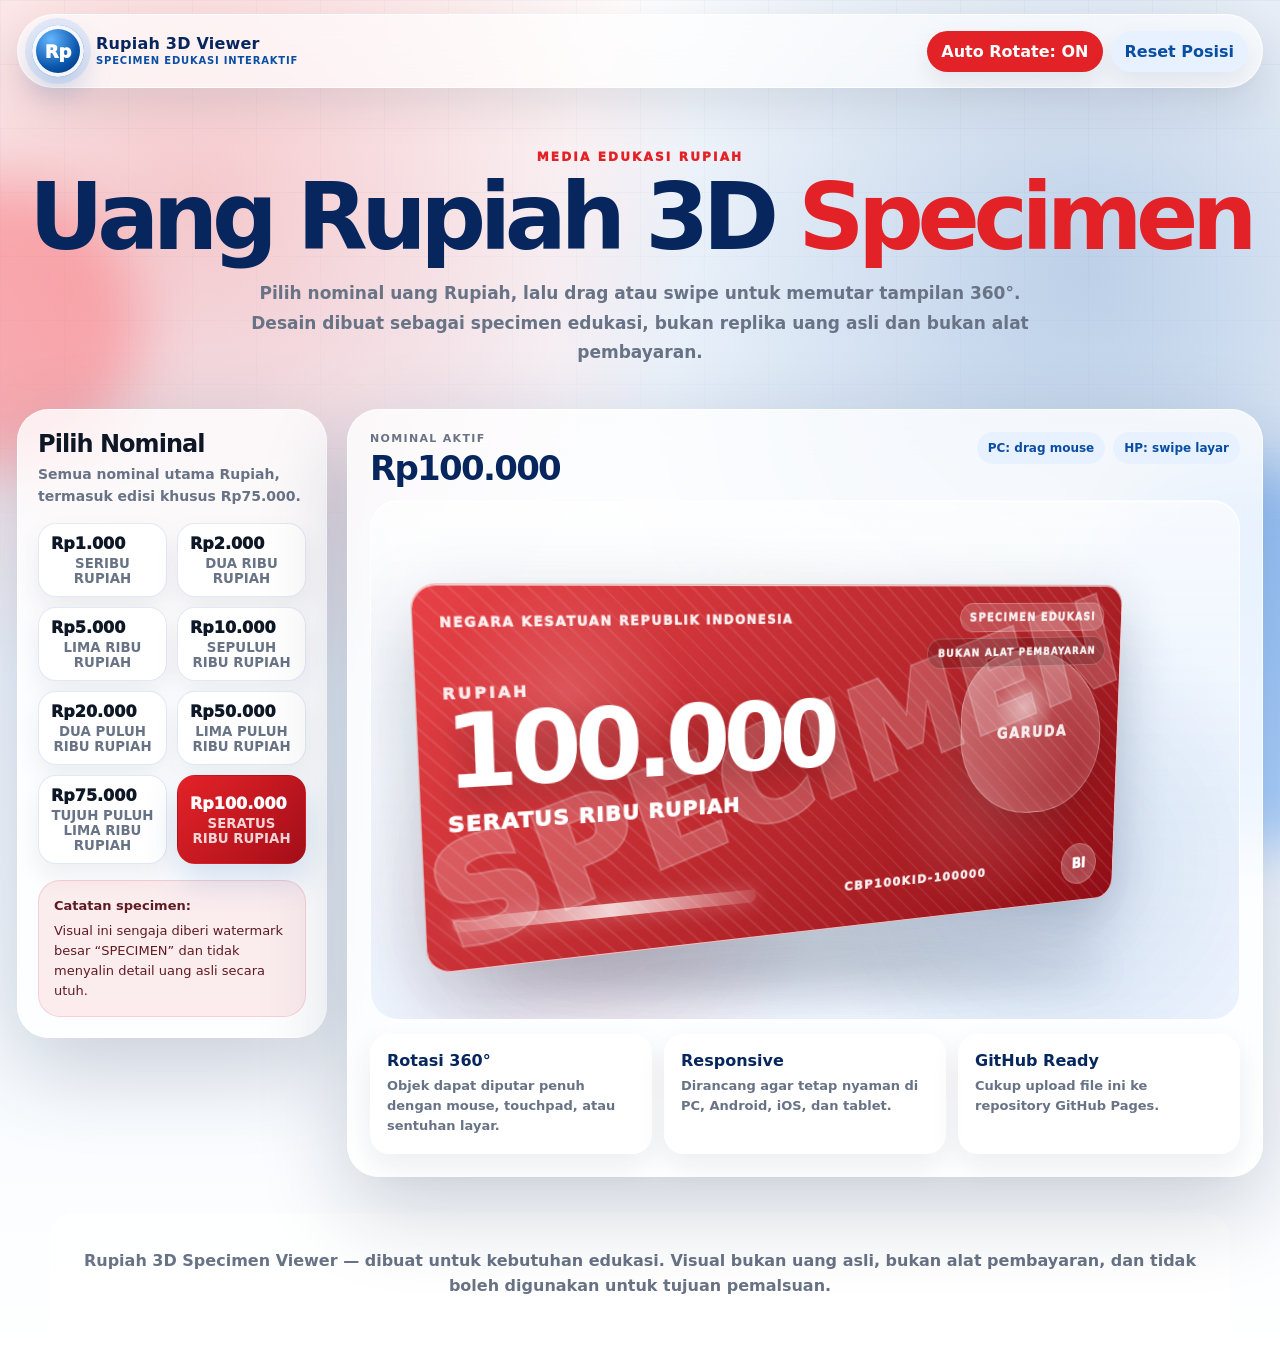
==== index.html @ ce69a501 "Add files via upload" ====
<!doctype html>
<html lang="id">
<head>
  <meta charset="utf-8">
  <meta name="viewport" content="width=device-width, initial-scale=1">
  <title>Rupiah 3D Specimen Viewer</title>
  <meta name="description" content="Viewer edukasi Rupiah 3D berbentuk specimen untuk semua nominal uang Rupiah.">
  <link rel="icon" type="image/svg+xml" href="assets/img/favicon.svg">
  <link rel="stylesheet" href="assets/css/style.css">
</head>
<body>
  <div class="bg-grid" aria-hidden="true"></div>
  <div class="orb orb-red" aria-hidden="true"></div>
  <div class="orb orb-blue" aria-hidden="true"></div>

  <header class="site-header">
    <a class="brand" href="index.html" aria-label="Rupiah 3D Specimen Viewer">
      <span class="brand-mark">Rp</span>
      <span>
        <strong>Rupiah 3D Viewer</strong>
        <small>Specimen Edukasi Interaktif</small>
      </span>
    </a>

    <nav class="top-actions" aria-label="Kontrol tampilan">
      <button class="mini-btn" id="autoRotateBtn" type="button" aria-pressed="true">Auto Rotate: ON</button>
      <button class="mini-btn" id="resetBtn" type="button">Reset Posisi</button>
    </nav>
  </header>

  <main>
    <section class="hero">
      <p class="eyebrow">Media Edukasi Rupiah</p>
      <h1>Uang Rupiah 3D <span>Specimen</span></h1>
      <p class="lead">
        Pilih nominal uang Rupiah, lalu drag atau swipe untuk memutar tampilan 360°. Desain dibuat sebagai <strong>specimen edukasi</strong>, bukan replika uang asli dan bukan alat pembayaran.
      </p>
    </section>

    <section class="workspace" aria-label="Viewer Rupiah 3D">
      <aside class="selector-panel">
        <div class="panel-title">
          <h2>Pilih Nominal</h2>
          <p>Semua nominal utama Rupiah, termasuk edisi khusus Rp75.000.</p>
        </div>

        <div class="denom-grid" id="denomGrid" role="list" aria-label="Daftar nominal Rupiah"></div>

        <div class="notice">
          <strong>Catatan specimen:</strong>
          <span>Visual ini sengaja diberi watermark besar “SPECIMEN” dan tidak menyalin detail uang asli secara utuh.</span>
        </div>
      </aside>

      <section class="viewer-panel">
        <div class="viewer-toolbar">
          <div>
            <span class="current-label">Nominal aktif</span>
            <h2 id="currentTitle">Rp100.000</h2>
          </div>
          <div class="hint">
            <span>PC: drag mouse</span>
            <span>HP: swipe layar</span>
          </div>
        </div>

        <div class="stage" id="stage">
          <div class="note-object" id="noteObject" aria-label="Objek uang specimen 3D" tabindex="0">
            <div class="note-face note-front">
              <div class="note-pattern pattern-a"></div>
              <div class="note-topline">
                <span>NEGARA KESATUAN REPUBLIK INDONESIA</span>
                <span class="micro">SPECIMEN EDUKASI</span>
              </div>

              <div class="note-main">
                <div>
                  <p class="rupiah-label">RUPIAH</p>
                  <h3 id="frontNominal">100000</h3>
                  <p id="frontText">SERATUS RIBU RUPIAH</p>
                </div>

                <div class="portrait-placeholder">
                  <span>GARUDA</span>
                </div>
              </div>

              <div class="security-row">
                <span class="security-thread"></span>
                <span class="serial" id="serialFront">CBP100000ID</span>
                <span class="emblem">BI</span>
              </div>

              <div class="specimen-mark">SPECIMEN</div>
              <div class="not-legal">BUKAN ALAT PEMBAYARAN</div>
            </div>

            <div class="note-face note-back">
              <div class="note-pattern pattern-b"></div>
              <div class="note-topline">
                <span>EDUKASI CINTA BANGGA PAHAM RUPIAH</span>
                <span class="micro">360° VIEW</span>
              </div>

              <div class="back-content">
                <div class="archipelago">
                  <span></span><span></span><span></span><span></span><span></span>
                </div>
                <div>
                  <p class="rupiah-label">SPECIMEN RUPIAH</p>
                  <h3 id="backNominal">Rp100.000</h3>
                  <p id="backText">Kenali, rawat, dan gunakan Rupiah dengan bijak.</p>
                </div>
              </div>

              <div class="security-row">
                <span class="serial" id="serialBack">ID-CBP-100000</span>
                <span class="watermark-mini">3D</span>
                <span class="emblem">Rp</span>
              </div>

              <div class="specimen-mark">SPECIMEN</div>
              <div class="not-legal">BUKAN ALAT PEMBAYARAN</div>
            </div>

            <div class="edge edge-top"></div>
            <div class="edge edge-bottom"></div>
            <div class="edge edge-left"></div>
            <div class="edge edge-right"></div>
          </div>
        </div>

        <div class="info-cards">
          <article>
            <strong>Rotasi 360°</strong>
            <p>Objek dapat diputar penuh dengan mouse, touchpad, atau sentuhan layar.</p>
          </article>
          <article>
            <strong>Responsive</strong>
            <p>Dirancang agar tetap nyaman di PC, Android, iOS, dan tablet.</p>
          </article>
          <article>
            <strong>GitHub Ready</strong>
            <p>Cukup upload file ini ke repository GitHub Pages.</p>
          </article>
        </div>
      </section>
    </section>
  </main>

  <footer class="site-footer">
    <p>
      Rupiah 3D Specimen Viewer — dibuat untuk kebutuhan edukasi. Visual bukan uang asli, bukan alat pembayaran, dan tidak boleh digunakan untuk tujuan pemalsuan.
    </p>
  </footer>

  <script src="assets/js/app.js"></script>
</body>
</html>
---- assets/css/style.css ----
:root{
  --red:#e32228;
  --blue:#0a4ea3;
  --blue-dark:#06265d;
  --ink:#0e1726;
  --muted:#687386;
  --white:#fff;
  --glass:rgba(255,255,255,.78);
  --border:rgba(255,255,255,.75);
  --shadow:0 30px 90px rgba(9,25,58,.20);
  --note-a:#e32228;
  --note-b:#0a4ea3;
  --note-c:#ffffff;
  --note-ink:#ffffff;
}

*{box-sizing:border-box}

html{scroll-behavior:smooth}

body{
  margin:0;
  min-height:100vh;
  color:var(--ink);
  font-family:Inter, ui-sans-serif, system-ui, -apple-system, "Segoe UI", Arial, sans-serif;
  background:
    radial-gradient(circle at 15% 15%, rgba(227,34,40,.24), transparent 32%),
    radial-gradient(circle at 85% 20%, rgba(10,78,163,.25), transparent 35%),
    linear-gradient(180deg,#ffffff 0%,#eef6ff 48%,#ffffff 100%);
  overflow-x:hidden;
}

a{color:inherit;text-decoration:none}
button{font:inherit}

.bg-grid{
  position:fixed;
  inset:0;
  z-index:-4;
  opacity:.22;
  background-image:
    linear-gradient(rgba(10,78,163,.14) 1px, transparent 1px),
    linear-gradient(90deg,rgba(10,78,163,.14) 1px, transparent 1px);
  background-size:64px 64px;
  mask-image:linear-gradient(to bottom, black, transparent 82%);
}

.orb{
  position:fixed;
  z-index:-3;
  border-radius:999px;
  filter:blur(30px);
  opacity:.34;
  animation:float 9s ease-in-out infinite alternate;
}
.orb-red{width:290px;height:290px;background:#ff4249;left:-150px;top:20%}
.orb-blue{width:380px;height:380px;background:#2386ff;right:-170px;bottom:6%;animation-delay:-3s}

@keyframes float{
  to{transform:translate(28px,36px) scale(1.06)}
}

.site-header{
  position:sticky;
  top:14px;
  z-index:50;
  width:min(1320px, calc(100% - 34px));
  margin:14px auto 0;
  min-height:72px;
  padding:10px 14px;
  display:flex;
  align-items:center;
  justify-content:space-between;
  gap:18px;
  border:1px solid var(--border);
  border-radius:999px;
  background:rgba(255,255,255,.66);
  backdrop-filter:blur(18px);
  box-shadow:0 18px 45px rgba(9,25,58,.10);
}

.brand{
  display:flex;
  align-items:center;
  gap:12px;
  min-width:240px;
}

.brand-mark{
  width:52px;
  height:52px;
  display:grid;
  place-items:center;
  flex:0 0 52px;
  border-radius:50%;
  color:#fff;
  font-weight:1000;
  font-size:18px;
  background:radial-gradient(circle at 36% 28%,#65b7ff 0,#0a56ad 55%,#061d50 100%);
  box-shadow:inset 0 0 0 4px rgba(255,255,255,.95),0 0 0 7px rgba(47,145,255,.13),0 14px 30px rgba(10,78,163,.22);
}

.brand strong{
  display:block;
  color:var(--blue-dark);
  line-height:1.05;
  letter-spacing:.2px;
}

.brand small{
  display:block;
  margin-top:3px;
  color:var(--blue);
  font-weight:800;
  text-transform:uppercase;
  font-size:10px;
  letter-spacing:.08em;
}

.top-actions{
  display:flex;
  align-items:center;
  gap:8px;
  flex-wrap:wrap;
  justify-content:flex-end;
}

.mini-btn{
  border:0;
  border-radius:999px;
  padding:11px 14px;
  cursor:pointer;
  color:var(--blue);
  background:#e8f1ff;
  font-weight:900;
  box-shadow:0 10px 24px rgba(9,25,58,.08);
  transition:.2s ease;
}
.mini-btn:hover{transform:translateY(-2px)}
.mini-btn[aria-pressed="true"]{color:#fff;background:var(--red)}

main{
  width:min(1440px, 100%);
  margin:0 auto;
}

.hero{
  text-align:center;
  padding:62px 20px 24px;
}

.eyebrow{
  margin:0 0 10px;
  text-transform:uppercase;
  letter-spacing:.18em;
  font-size:12px;
  color:var(--red);
  font-weight:1000;
}

.hero h1{
  margin:0;
  font-size:clamp(42px, 8vw, 92px);
  line-height:.95;
  letter-spacing:-.07em;
  color:var(--blue-dark);
}

.hero h1 span{
  color:var(--red);
}

.lead{
  max-width:780px;
  margin:18px auto 0;
  color:var(--muted);
  line-height:1.72;
  font-size:17px;
  font-weight:650;
}

.workspace{
  width:min(1320px, calc(100% - 34px));
  margin:18px auto 36px;
  display:grid;
  grid-template-columns:310px 1fr;
  gap:20px;
  align-items:start;
}

.selector-panel,
.viewer-panel{
  border:1px solid var(--border);
  background:var(--glass);
  box-shadow:var(--shadow);
  backdrop-filter:blur(18px);
  border-radius:32px;
}

.selector-panel{
  padding:20px;
  position:sticky;
  top:104px;
}

.panel-title h2{
  margin:0 0 6px;
  font-size:24px;
  letter-spacing:-.04em;
}
.panel-title p{
  margin:0 0 16px;
  color:var(--muted);
  line-height:1.55;
  font-weight:650;
  font-size:14px;
}

.denom-grid{
  display:grid;
  grid-template-columns:repeat(2, minmax(0,1fr));
  gap:10px;
}

.denom-btn{
  border:1px solid rgba(10,78,163,.12);
  min-height:58px;
  border-radius:18px;
  cursor:pointer;
  background:#fff;
  color:var(--ink);
  box-shadow:0 12px 26px rgba(9,25,58,.07);
  font-weight:1000;
  display:flex;
  flex-direction:column;
  align-items:flex-start;
  justify-content:center;
  padding:10px 12px;
  transition:.22s ease;
}

.denom-btn small{
  color:var(--muted);
  font-weight:800;
  margin-top:3px;
}

.denom-btn:hover{
  transform:translateY(-3px);
  border-color:rgba(10,78,163,.3);
}

.denom-btn.active{
  color:#fff;
  border-color:transparent;
  background:linear-gradient(135deg,var(--note-a),var(--note-b));
  box-shadow:0 16px 34px rgba(10,78,163,.18);
}

.denom-btn.active small{color:rgba(255,255,255,.82)}

.notice{
  margin-top:16px;
  border-radius:22px;
  padding:15px;
  background:rgba(227,34,40,.08);
  border:1px solid rgba(227,34,40,.14);
  color:#5f1b22;
  line-height:1.55;
  font-size:13px;
}
.notice strong{display:block;margin-bottom:4px}

.viewer-panel{
  padding:22px;
  min-width:0;
}

.viewer-toolbar{
  display:flex;
  align-items:flex-start;
  justify-content:space-between;
  gap:18px;
  margin-bottom:12px;
}

.current-label{
  display:block;
  color:var(--muted);
  font-weight:900;
  text-transform:uppercase;
  font-size:11px;
  letter-spacing:.12em;
  margin-bottom:3px;
}

.viewer-toolbar h2{
  margin:0;
  font-size:34px;
  color:var(--blue-dark);
  letter-spacing:-.05em;
}

.hint{
  display:flex;
  gap:8px;
  flex-wrap:wrap;
  justify-content:flex-end;
}

.hint span{
  padding:9px 11px;
  border-radius:999px;
  background:#e8f1ff;
  color:var(--blue);
  font-size:12px;
  font-weight:900;
}

.stage{
  position:relative;
  min-height:520px;
  border-radius:28px;
  display:grid;
  place-items:center;
  overflow:hidden;
  perspective:1200px;
  background:
    radial-gradient(circle at 50% 35%, rgba(255,255,255,.85), transparent 36%),
    radial-gradient(circle at 25% 75%, rgba(227,34,40,.13), transparent 30%),
    radial-gradient(circle at 80% 70%, rgba(10,78,163,.15), transparent 33%),
    linear-gradient(180deg,rgba(255,255,255,.56),rgba(232,241,255,.68));
  border:1px solid rgba(255,255,255,.84);
  box-shadow:inset 0 1px 0 rgba(255,255,255,.88);
  touch-action:none;
  user-select:none;
}

.stage::before{
  content:"";
  position:absolute;
  inset:auto 8% 30px;
  height:42px;
  border-radius:50%;
  background:rgba(9,25,58,.20);
  filter:blur(24px);
  transform:scaleX(.86);
}

.note-object{
  --w: min(76vw, 740px);
  --h: calc(var(--w) * .47);
  --depth: 18px;
  position:relative;
  width:var(--w);
  height:var(--h);
  transform-style:preserve-3d;
  transform:rotateX(var(--rx, -8deg)) rotateY(var(--ry, 20deg));
  transition:transform .08s linear;
  outline:none;
}

.note-face{
  position:absolute;
  inset:0;
  overflow:hidden;
  border-radius:22px;
  transform-style:preserve-3d;
  backface-visibility:hidden;
  border:1px solid rgba(255,255,255,.68);
  box-shadow:0 28px 70px rgba(9,25,58,.24), inset 0 1px 0 rgba(255,255,255,.75);
}

.note-front{
  transform:translateZ(calc(var(--depth) / 2));
  color:var(--note-ink);
  background:
    linear-gradient(135deg, color-mix(in srgb, var(--note-a) 86%, #fff 14%), color-mix(in srgb, var(--note-b) 86%, #000 14%));
}

.note-back{
  transform:rotateY(180deg) translateZ(calc(var(--depth) / 2));
  color:var(--note-ink);
  background:
    linear-gradient(135deg, color-mix(in srgb, var(--note-b) 82%, #fff 18%), color-mix(in srgb, var(--note-a) 80%, #000 20%));
}

.edge{
  position:absolute;
  background:linear-gradient(90deg, color-mix(in srgb, var(--note-a) 55%, #1f2937 45%), color-mix(in srgb, var(--note-b) 55%, #1f2937 45%));
  border-radius:8px;
  opacity:.86;
  box-shadow:inset 0 0 18px rgba(0,0,0,.22);
}

.edge-top,
.edge-bottom{
  left:10px;
  right:10px;
  height:var(--depth);
}
.edge-top{
  top:calc(var(--depth) / -2);
  transform:rotateX(90deg);
  transform-origin:bottom;
}
.edge-bottom{
  bottom:calc(var(--depth) / -2);
  transform:rotateX(-90deg);
  transform-origin:top;
}
.edge-left,
.edge-right{
  top:10px;
  bottom:10px;
  width:var(--depth);
}
.edge-left{
  left:calc(var(--depth) / -2);
  transform:rotateY(-90deg);
  transform-origin:right;
}
.edge-right{
  right:calc(var(--depth) / -2);
  transform:rotateY(90deg);
  transform-origin:left;
}

.note-pattern{
  position:absolute;
  inset:0;
  opacity:.26;
  background:
    repeating-linear-gradient(45deg, rgba(255,255,255,.34) 0 2px, transparent 2px 12px),
    radial-gradient(circle at 18% 28%, rgba(255,255,255,.6), transparent 17%),
    radial-gradient(circle at 78% 65%, rgba(255,255,255,.45), transparent 20%);
}

.pattern-b{
  transform:scaleX(-1);
  opacity:.22;
}

.note-topline{
  position:relative;
  z-index:3;
  display:flex;
  justify-content:space-between;
  align-items:center;
  gap:12px;
  padding:18px 22px 0;
  font-size:12px;
  font-weight:1000;
  letter-spacing:.12em;
  text-transform:uppercase;
  opacity:.92;
}

.micro{
  padding:7px 10px;
  border-radius:999px;
  background:rgba(255,255,255,.20);
  border:1px solid rgba(255,255,255,.28);
  white-space:nowrap;
}

.note-main{
  position:relative;
  z-index:3;
  padding:20px 22px 0;
  display:flex;
  align-items:center;
  justify-content:space-between;
  gap:28px;
}

.rupiah-label{
  margin:0 0 4px;
  font-size:14px;
  font-weight:1000;
  letter-spacing:.18em;
  opacity:.9;
}

.note-main h3,
.back-content h3{
  margin:0;
  line-height:.9;
  font-size:clamp(46px, 8vw, 92px);
  letter-spacing:-.07em;
  text-shadow:0 12px 28px rgba(0,0,0,.22);
}

.note-main p:last-child,
.back-content p:last-child{
  margin:10px 0 0;
  font-size:clamp(13px, 1.8vw, 20px);
  font-weight:1000;
  text-transform:uppercase;
  letter-spacing:.05em;
}

.portrait-placeholder{
  width:min(23vw, 175px);
  aspect-ratio:1;
  border-radius:42% 58% 48% 52%;
  display:grid;
  place-items:center;
  flex:0 0 auto;
  color:rgba(255,255,255,.88);
  font-weight:1000;
  letter-spacing:.12em;
  background:
    radial-gradient(circle at 44% 34%, rgba(255,255,255,.46), transparent 25%),
    linear-gradient(145deg, rgba(255,255,255,.30), rgba(255,255,255,.08));
  border:1px solid rgba(255,255,255,.36);
  box-shadow:inset 0 0 32px rgba(255,255,255,.14),0 15px 40px rgba(0,0,0,.14);
}

.security-row{
  position:absolute;
  z-index:4;
  left:22px;
  right:22px;
  bottom:18px;
  display:flex;
  align-items:center;
  justify-content:space-between;
  gap:14px;
}

.security-thread{
  width:42%;
  height:13px;
  border-radius:999px;
  background:linear-gradient(90deg, rgba(255,255,255,.16), rgba(255,255,255,.8), rgba(255,255,255,.16));
  box-shadow:0 0 20px rgba(255,255,255,.24);
}

.serial{
  font-size:13px;
  font-weight:1000;
  letter-spacing:.12em;
  opacity:.92;
}

.emblem,
.watermark-mini{
  width:46px;
  height:46px;
  border-radius:50%;
  display:grid;
  place-items:center;
  font-weight:1000;
  background:rgba(255,255,255,.20);
  border:1px solid rgba(255,255,255,.30);
  box-shadow:inset 0 0 18px rgba(255,255,255,.12);
}

.specimen-mark{
  position:absolute;
  z-index:2;
  left:50%;
  top:50%;
  transform:translate(-50%, -50%) rotate(-18deg);
  font-size:clamp(56px, 11vw, 128px);
  font-weight:1000;
  letter-spacing:.02em;
  color:rgba(255,255,255,.19);
  -webkit-text-stroke:2px rgba(255,255,255,.22);
  pointer-events:none;
  white-space:nowrap;
}

.not-legal{
  position:absolute;
  z-index:5;
  right:20px;
  top:54px;
  padding:8px 11px;
  border-radius:999px;
  color:rgba(255,255,255,.92);
  background:rgba(0,0,0,.16);
  border:1px solid rgba(255,255,255,.22);
  font-weight:1000;
  font-size:11px;
  letter-spacing:.12em;
}

.back-content{
  position:relative;
  z-index:3;
  padding:34px 24px 0;
  display:grid;
  grid-template-columns:1fr 1.35fr;
  align-items:center;
  gap:24px;
}

.archipelago{
  min-height:150px;
  position:relative;
}

.archipelago span{
  position:absolute;
  display:block;
  border-radius:999px;
  background:rgba(255,255,255,.34);
  box-shadow:0 0 28px rgba(255,255,255,.10);
}
.archipelago span:nth-child(1){width:46%;height:24px;left:4%;top:18%;transform:rotate(-10deg)}
.archipelago span:nth-child(2){width:34%;height:18px;left:42%;top:34%;transform:rotate(12deg)}
.archipelago span:nth-child(3){width:25%;height:18px;right:8%;top:56%;transform:rotate(-5deg)}
.archipelago span:nth-child(4){width:20%;height:16px;left:14%;bottom:15%;transform:rotate(8deg)}
.archipelago span:nth-child(5){width:13%;height:13px;right:28%;bottom:18%;transform:rotate(8deg)}

.info-cards{
  display:grid;
  grid-template-columns:repeat(3, minmax(0,1fr));
  gap:12px;
  margin-top:14px;
}

.info-cards article{
  padding:16px;
  border-radius:20px;
  background:rgba(255,255,255,.70);
  border:1px solid rgba(255,255,255,.76);
  box-shadow:0 12px 30px rgba(9,25,58,.08);
}

.info-cards strong{
  display:block;
  color:var(--blue-dark);
  margin-bottom:6px;
}

.info-cards p{
  margin:0;
  color:var(--muted);
  line-height:1.55;
  font-size:13px;
  font-weight:650;
}

.site-footer{
  width:min(1180px, calc(100% - 34px));
  margin:0 auto 28px;
  padding:18px 20px;
  border-radius:24px;
  text-align:center;
  color:var(--muted);
  background:rgba(255,255,255,.72);
  border:1px solid rgba(255,255,255,.80);
  font-weight:650;
  line-height:1.6;
}

@media (max-width:1100px){
  .workspace{
    grid-template-columns:1fr;
  }
  .selector-panel{
    position:relative;
    top:auto;
  }
  .denom-grid{
    grid-template-columns:repeat(4, minmax(0,1fr));
  }
}

@media (max-width:820px){
  .site-header{
    border-radius:28px;
    align-items:flex-start;
    flex-direction:column;
  }
  .brand{min-width:0}
  .top-actions{width:100%;justify-content:flex-start}
  .workspace{width:calc(100% - 24px)}
  .denom-grid{grid-template-columns:repeat(2, minmax(0,1fr))}
  .stage{min-height:430px}
  .note-object{--w:min(88vw, 740px)}
  .note-topline{font-size:9px;padding:14px 14px 0}
  .note-main{padding:16px 14px 0;gap:12px}
  .security-row{left:14px;right:14px;bottom:14px}
  .serial{font-size:10px}
  .portrait-placeholder{width:132px}
  .back-content{grid-template-columns:1fr;padding:26px 16px 0}
  .archipelago{display:none}
  .info-cards{grid-template-columns:1fr}
}

@media (max-width:520px){
  .brand small{display:none}
  .mini-btn{width:100%}
  .hero{padding:40px 14px 16px}
  .lead{font-size:15px}
  .viewer-panel,.selector-panel{padding:14px;border-radius:24px}
  .viewer-toolbar{flex-direction:column}
  .hint{justify-content:flex-start}
  .stage{min-height:360px;border-radius:22px}
  .note-object{--w:91vw;--depth:13px}
  .note-face{border-radius:16px}
  .note-main h3,.back-content h3{font-size:42px}
  .note-main p:last-child,.back-content p:last-child{font-size:11px}
  .portrait-placeholder{width:96px;font-size:11px}
  .specimen-mark{font-size:50px}
  .not-legal{right:12px;top:40px;font-size:8px;padding:6px 8px}
  .emblem,.watermark-mini{width:34px;height:34px}
  .security-thread{display:none}
}
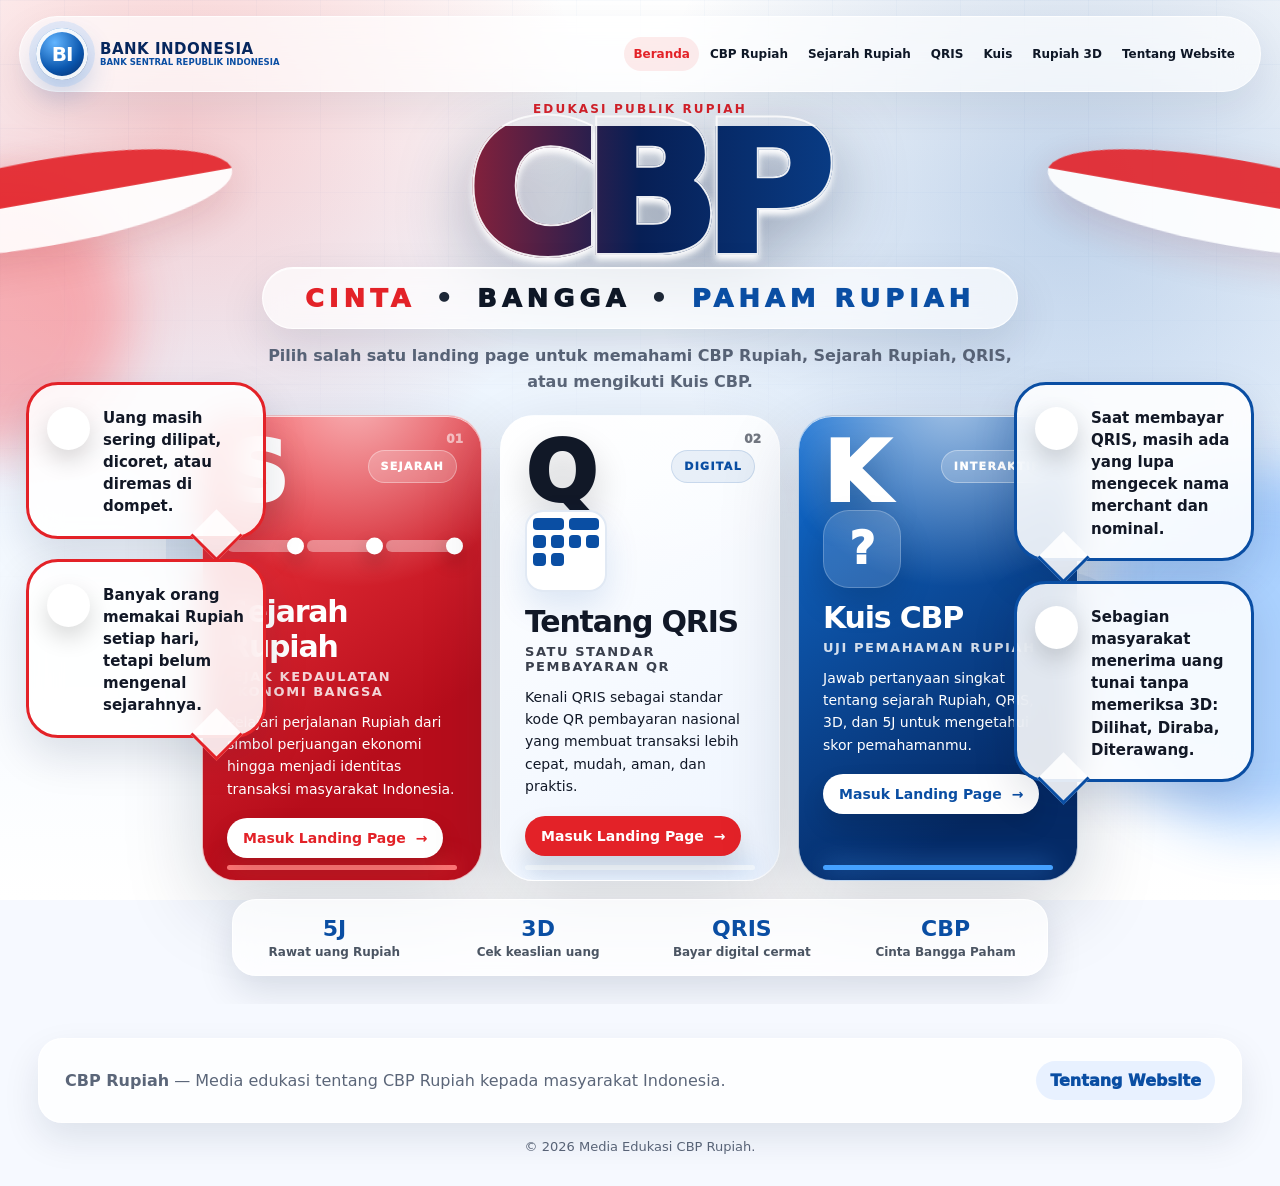
==== commit 950da559: "Add files via upload" ====
--- a/index.html
+++ b/index.html
@@ -1,159 +1,152 @@
 <!doctype html>
 <html lang="id">
 <head>
-  <meta charset="utf-8">
-  <meta name="viewport" content="width=device-width, initial-scale=1">
-  <title>Rupiah 3D Specimen Viewer</title>
-  <meta name="description" content="Viewer edukasi Rupiah 3D berbentuk specimen untuk semua nominal uang Rupiah.">
-  <link rel="icon" type="image/svg+xml" href="assets/img/favicon.svg">
-  <link rel="stylesheet" href="assets/css/style.css">
+    <meta charset="utf-8">
+    <meta name="viewport" content="width=device-width, initial-scale=1">
+    <title>CBP Rupiah — Edukasi Cinta Bangga Paham Rupiah</title>
+    <meta name="description" content="Media edukasi tentang CBP Rupiah kepada masyarakat Indonesia.">
+    <link rel="stylesheet" href="assets/css/style.css">
 </head>
 <body>
-  <div class="bg-grid" aria-hidden="true"></div>
-  <div class="orb orb-red" aria-hidden="true"></div>
-  <div class="orb orb-blue" aria-hidden="true"></div>
+    <div class="page-bg" aria-hidden="true"></div>
+    <div class="grid-bg" aria-hidden="true"></div>
+    <div class="orb orb-red" aria-hidden="true"></div>
+    <div class="orb orb-blue" aria-hidden="true"></div>
 
-  <header class="site-header">
-    <a class="brand" href="index.html" aria-label="Rupiah 3D Specimen Viewer">
-      <span class="brand-mark">Rp</span>
-      <span>
-        <strong>Rupiah 3D Viewer</strong>
-        <small>Specimen Edukasi Interaktif</small>
-      </span>
+    <header class="topbar" id="topbar">
+    <a class="brand " href="index.html" aria-label="Kembali ke beranda">
+                    <img src="assets/img/logo-bi.png" alt="Logo Bank Indonesia" class="logo-bi" onerror="this.style.display='none';this.nextElementSibling.style.display='grid';">
+            <span class="bi-seal logo-fallback" aria-hidden="true">BI</span>
+        
+        <span class="brand-copy">
+            <strong>BANK INDONESIA</strong>
+            <small>Bank Sentral Republik Indonesia</small>
+        </span>
     </a>
 
-    <nav class="top-actions" aria-label="Kontrol tampilan">
-      <button class="mini-btn" id="autoRotateBtn" type="button" aria-pressed="true">Auto Rotate: ON</button>
-      <button class="mini-btn" id="resetBtn" type="button">Reset Posisi</button>
-    </nav>
-  </header>
+    <nav class="nav" id="mainNav" aria-label="Navigasi utama">
+                    <a class="nav-link active" href="index.html">Beranda</a>
+                    <a class="nav-link " href="cbp.html">CBP Rupiah</a>
+                    <a class="nav-link " href="sejarah-rupiah.html">Sejarah Rupiah</a>
+                    <a class="nav-link " href="qris.html">QRIS</a>
+                    <a class="nav-link " href="kuis.html">Kuis</a>
+                    <a class="nav-link " href="rupiah-3d.html">Rupiah 3D</a>
+                    <a class="nav-link " href="tentang-website.html">Tentang Website</a>
+            </nav>
 
-  <main>
-    <section class="hero">
-      <p class="eyebrow">Media Edukasi Rupiah</p>
-      <h1>Uang Rupiah 3D <span>Specimen</span></h1>
-      <p class="lead">
-        Pilih nominal uang Rupiah, lalu drag atau swipe untuk memutar tampilan 360°. Desain dibuat sebagai <strong>specimen edukasi</strong>, bukan replika uang asli dan bukan alat pembayaran.
-      </p>
-    </section>
+    <button class="menu-toggle" id="menuToggle" type="button" aria-label="Buka menu" aria-expanded="false">
+        <span></span><span></span><span></span>
+    </button>
+</header>
 
-    <section class="workspace" aria-label="Viewer Rupiah 3D">
-      <aside class="selector-panel">
-        <div class="panel-title">
-          <h2>Pilih Nominal</h2>
-          <p>Semua nominal utama Rupiah, termasuk edisi khusus Rp75.000.</p>
-        </div>
-
-        <div class="denom-grid" id="denomGrid" role="list" aria-label="Daftar nominal Rupiah"></div>
-
-        <div class="notice">
-          <strong>Catatan specimen:</strong>
-          <span>Visual ini sengaja diberi watermark besar “SPECIMEN” dan tidak menyalin detail uang asli secara utuh.</span>
-        </div>
-      </aside>
-
-      <section class="viewer-panel">
-        <div class="viewer-toolbar">
-          <div>
-            <span class="current-label">Nominal aktif</span>
-            <h2 id="currentTitle">Rp100.000</h2>
-          </div>
-          <div class="hint">
-            <span>PC: drag mouse</span>
-            <span>HP: swipe layar</span>
-          </div>
-        </div>
-
-        <div class="stage" id="stage">
-          <div class="note-object" id="noteObject" aria-label="Objek uang specimen 3D" tabindex="0">
-            <div class="note-face note-front">
-              <div class="note-pattern pattern-a"></div>
-              <div class="note-topline">
-                <span>NEGARA KESATUAN REPUBLIK INDONESIA</span>
-                <span class="micro">SPECIMEN EDUKASI</span>
-              </div>
-
-              <div class="note-main">
-                <div>
-                  <p class="rupiah-label">RUPIAH</p>
-                  <h3 id="frontNominal">100000</h3>
-                  <p id="frontText">SERATUS RIBU RUPIAH</p>
-                </div>
-
-                <div class="portrait-placeholder">
-                  <span>GARUDA</span>
-                </div>
-              </div>
-
-              <div class="security-row">
-                <span class="security-thread"></span>
-                <span class="serial" id="serialFront">CBP100000ID</span>
-                <span class="emblem">BI</span>
-              </div>
-
-              <div class="specimen-mark">SPECIMEN</div>
-              <div class="not-legal">BUKAN ALAT PEMBAYARAN</div>
+    <main>
+        <section class="hero" id="beranda">
+            <div class="skyline" aria-hidden="true">
+                <span class="monas"></span>
+                <span class="building b1"></span>
+                <span class="building b2"></span>
+                <span class="bridge"></span>
             </div>
 
-            <div class="note-face note-back">
-              <div class="note-pattern pattern-b"></div>
-              <div class="note-topline">
-                <span>EDUKASI CINTA BANGGA PAHAM RUPIAH</span>
-                <span class="micro">360° VIEW</span>
-              </div>
+            <div class="flag-ribbon ribbon-left" aria-hidden="true"></div>
+            <div class="flag-ribbon ribbon-right" aria-hidden="true"></div>
 
-              <div class="back-content">
-                <div class="archipelago">
-                  <span></span><span></span><span></span><span></span><span></span>
-                </div>
-                <div>
-                  <p class="rupiah-label">SPECIMEN RUPIAH</p>
-                  <h3 id="backNominal">Rp100.000</h3>
-                  <p id="backText">Kenali, rawat, dan gunakan Rupiah dengan bijak.</p>
-                </div>
-              </div>
-
-              <div class="security-row">
-                <span class="serial" id="serialBack">ID-CBP-100000</span>
-                <span class="watermark-mini">3D</span>
-                <span class="emblem">Rp</span>
-              </div>
-
-              <div class="specimen-mark">SPECIMEN</div>
-              <div class="not-legal">BUKAN ALAT PEMBAYARAN</div>
+            <div class="hero-title reveal">
+                <p class="eyebrow">Edukasi Publik Rupiah</p>
+                <h1>CBP</h1>
+                <p class="cbp-line"><span>Cinta</span><i>•</i><span>Bangga</span><i>•</i><span>Paham Rupiah</span></p>
+                <p class="hero-subtitle">Pilih salah satu landing page untuk memahami CBP Rupiah, Sejarah Rupiah, QRIS, atau mengikuti Kuis CBP.</p>
             </div>
 
-            <div class="edge edge-top"></div>
-            <div class="edge edge-bottom"></div>
-            <div class="edge edge-left"></div>
-            <div class="edge edge-right"></div>
-          </div>
-        </div>
+            <aside class="bubble-area bubble-left" aria-label="Isu CBP di sebelah kiri">
+                                    <article class="bubble red reveal delay-1">
+                        <span class="bubble-icon">•••</span>
+                        <p>Uang masih sering dilipat, dicoret, atau diremas di dompet.</p>
+                    </article>
+                                    <article class="bubble red reveal delay-2">
+                        <span class="bubble-icon">•••</span>
+                        <p>Banyak orang memakai Rupiah setiap hari, tetapi belum mengenal sejarahnya.</p>
+                    </article>
+                            </aside>
 
-        <div class="info-cards">
-          <article>
-            <strong>Rotasi 360°</strong>
-            <p>Objek dapat diputar penuh dengan mouse, touchpad, atau sentuhan layar.</p>
-          </article>
-          <article>
-            <strong>Responsive</strong>
-            <p>Dirancang agar tetap nyaman di PC, Android, iOS, dan tablet.</p>
-          </article>
-          <article>
-            <strong>GitHub Ready</strong>
-            <p>Cukup upload file ini ke repository GitHub Pages.</p>
-          </article>
-        </div>
-      </section>
-    </section>
-  </main>
+            <aside class="bubble-area bubble-right" aria-label="Isu CBP di sebelah kanan">
+                                    <article class="bubble blue reveal delay-1">
+                        <span class="bubble-icon">•••</span>
+                        <p>Saat membayar QRIS, masih ada yang lupa mengecek nama merchant dan nominal.</p>
+                    </article>
+                                    <article class="bubble blue reveal delay-2">
+                        <span class="bubble-icon">•••</span>
+                        <p>Sebagian masyarakat menerima uang tunai tanpa memeriksa 3D: Dilihat, Diraba, Diterawang.</p>
+                    </article>
+                            </aside>
 
-  <footer class="site-footer">
-    <p>
-      Rupiah 3D Specimen Viewer — dibuat untuk kebutuhan edukasi. Visual bukan uang asli, bukan alat pembayaran, dan tidak boleh digunakan untuk tujuan pemalsuan.
-    </p>
-  </footer>
+            <div class="layout-stage" aria-label="Tiga pilihan landing page utama">
+                                    <article class="layout-card red reveal delay-1" data-tilt>
+                        <span class="card-index">01</span>
+                        <div class="letter-wrap">
+                            <span class="big-letter">S</span>
+                            <span class="badge">Sejarah</span>
+                        </div>
 
-  <script src="assets/js/app.js"></script>
+                                                    <div class="visual timeline-visual" aria-hidden="true">
+                                <span></span><span></span><span></span>
+                            </div>
+                        
+                        <h2>Sejarah Rupiah</h2>
+                        <h3>Jejak kedaulatan ekonomi bangsa</h3>
+                        <p>Pelajari perjalanan Rupiah dari simbol perjuangan ekonomi hingga menjadi identitas transaksi masyarakat Indonesia.</p>
+                        <a class="card-button" href="sejarah-rupiah.html">Masuk Landing Page <span>→</span></a>
+                    </article>
+                                    <article class="layout-card white reveal delay-2" data-tilt>
+                        <span class="card-index">02</span>
+                        <div class="letter-wrap">
+                            <span class="big-letter">Q</span>
+                            <span class="badge">Digital</span>
+                        </div>
+
+                                                    <div class="visual qris-visual" aria-hidden="true">
+                                <span></span><span></span><span></span><span></span><i></i><i></i><i></i><i></i>
+                            </div>
+                        
+                        <h2>Tentang QRIS</h2>
+                        <h3>Satu standar pembayaran QR</h3>
+                        <p>Kenali QRIS sebagai standar kode QR pembayaran nasional yang membuat transaksi lebih cepat, mudah, aman, dan praktis.</p>
+                        <a class="card-button" href="qris.html">Masuk Landing Page <span>→</span></a>
+                    </article>
+                                    <article class="layout-card blue reveal delay-3" data-tilt>
+                        <span class="card-index">03</span>
+                        <div class="letter-wrap">
+                            <span class="big-letter">K</span>
+                            <span class="badge">Interaktif</span>
+                        </div>
+
+                                                    <div class="visual quiz-visual" aria-hidden="true">?</div>
+                        
+                        <h2>Kuis CBP</h2>
+                        <h3>Uji pemahaman Rupiah</h3>
+                        <p>Jawab pertanyaan singkat tentang sejarah Rupiah, QRIS, 3D, dan 5J untuk mengetahui skor pemahamanmu.</p>
+                        <a class="card-button" href="kuis.html">Masuk Landing Page <span>→</span></a>
+                    </article>
+                            </div>
+
+            <div class="bottom-strip reveal delay-4" aria-label="Ringkasan edukasi CBP">
+                <div><strong>5J</strong><span>Rawat uang Rupiah</span></div>
+                <div><strong>3D</strong><span>Cek keaslian uang</span></div>
+                <div><strong>QRIS</strong><span>Bayar digital cermat</span></div>
+                <a class="strip-link" href="cbp.html"><strong>CBP</strong><span>Cinta Bangga Paham</span></a>
+            </div>
+        </section>
+    </main>
+
+    <footer class="footer footer-minimal">
+    <div class="footer-mini-inner">
+        <p><strong>CBP Rupiah</strong> — Media edukasi tentang CBP Rupiah kepada masyarakat Indonesia.</p>
+        <a href="tentang-website.html">Tentang Website</a>
+    </div>
+    <p class="copyright">© 2026 Media Edukasi CBP Rupiah.</p>
+</footer>
+
+    <button class="to-top" id="toTop" type="button" aria-label="Kembali ke atas">↑</button>
+    <script src="assets/js/app.js"></script>
 </body>
 </html>
--- a/assets/css/style.css
+++ b/assets/css/style.css
@@ -1,713 +1,311 @@
 :root{
-  --red:#e32228;
-  --blue:#0a4ea3;
-  --blue-dark:#06265d;
-  --ink:#0e1726;
-  --muted:#687386;
-  --white:#fff;
-  --glass:rgba(255,255,255,.78);
-  --border:rgba(255,255,255,.75);
-  --shadow:0 30px 90px rgba(9,25,58,.20);
-  --note-a:#e32228;
-  --note-b:#0a4ea3;
-  --note-c:#ffffff;
-  --note-ink:#ffffff;
-}
-
+    --red:#e32228;
+    --red-dark:#a70f19;
+    --blue:#0a4ea3;
+    --blue-dark:#06265d;
+    --ink:#0e1726;
+    --muted:#5b6679;
+    --white:#ffffff;
+    --glass:rgba(255,255,255,.72);
+    --border:rgba(255,255,255,.76);
+    --shadow:0 26px 80px rgba(9,25,58,.18);
+    --radius-xl:34px;
+    --radius-lg:24px;
+    --radius-md:16px;
+    --max:1320px;
+}
 *{box-sizing:border-box}
-
 html{scroll-behavior:smooth}
-
 body{
-  margin:0;
-  min-height:100vh;
-  color:var(--ink);
-  font-family:Inter, ui-sans-serif, system-ui, -apple-system, "Segoe UI", Arial, sans-serif;
-  background:
-    radial-gradient(circle at 15% 15%, rgba(227,34,40,.24), transparent 32%),
-    radial-gradient(circle at 85% 20%, rgba(10,78,163,.25), transparent 35%),
-    linear-gradient(180deg,#ffffff 0%,#eef6ff 48%,#ffffff 100%);
-  overflow-x:hidden;
-}
-
+    margin:0;
+    font-family:Inter,ui-sans-serif,system-ui,-apple-system,"Segoe UI",Arial,sans-serif;
+    color:var(--ink);
+    background:#f6f9ff;
+    overflow-x:hidden;
+}
 a{color:inherit;text-decoration:none}
 button{font:inherit}
-
-.bg-grid{
-  position:fixed;
-  inset:0;
-  z-index:-4;
-  opacity:.22;
-  background-image:
-    linear-gradient(rgba(10,78,163,.14) 1px, transparent 1px),
-    linear-gradient(90deg,rgba(10,78,163,.14) 1px, transparent 1px);
-  background-size:64px 64px;
-  mask-image:linear-gradient(to bottom, black, transparent 82%);
-}
-
-.orb{
-  position:fixed;
-  z-index:-3;
-  border-radius:999px;
-  filter:blur(30px);
-  opacity:.34;
-  animation:float 9s ease-in-out infinite alternate;
-}
-.orb-red{width:290px;height:290px;background:#ff4249;left:-150px;top:20%}
-.orb-blue{width:380px;height:380px;background:#2386ff;right:-170px;bottom:6%;animation-delay:-3s}
-
-@keyframes float{
-  to{transform:translate(28px,36px) scale(1.06)}
-}
-
-.site-header{
-  position:sticky;
-  top:14px;
-  z-index:50;
-  width:min(1320px, calc(100% - 34px));
-  margin:14px auto 0;
-  min-height:72px;
-  padding:10px 14px;
-  display:flex;
-  align-items:center;
-  justify-content:space-between;
-  gap:18px;
-  border:1px solid var(--border);
-  border-radius:999px;
-  background:rgba(255,255,255,.66);
-  backdrop-filter:blur(18px);
-  box-shadow:0 18px 45px rgba(9,25,58,.10);
-}
-
+.page-bg{
+    position:fixed;inset:0;z-index:-5;
+    background:
+        radial-gradient(circle at 14% 14%,rgba(227,34,40,.22),transparent 30%),
+        radial-gradient(circle at 84% 22%,rgba(10,78,163,.23),transparent 34%),
+        linear-gradient(180deg,#fff 0%,#eef6ff 45%,#fff 100%);
+}
+.grid-bg{position:fixed;inset:0;z-index:-4;opacity:.22;background-image:linear-gradient(rgba(10,78,163,.12) 1px,transparent 1px),linear-gradient(90deg,rgba(10,78,163,.12) 1px,transparent 1px);background-size:64px 64px;mask-image:linear-gradient(to bottom,black,transparent 78%)}
+.orb{position:fixed;border-radius:999px;filter:blur(28px);opacity:.35;z-index:-3;animation:float 8s ease-in-out infinite alternate}.orb-red{width:270px;height:270px;background:#ff4249;left:-140px;top:20%}.orb-blue{width:360px;height:360px;background:#2386ff;right:-160px;bottom:8%;animation-delay:-3s}@keyframes float{to{transform:translate(24px,38px) scale(1.06)}}
+.topbar{
+    position:fixed;top:16px;left:50%;transform:translateX(-50%);z-index:50;
+    width:min(var(--max),calc(100% - 38px));min-height:74px;padding:11px 16px;
+    display:flex;align-items:center;justify-content:space-between;gap:20px;
+    border:1px solid var(--border);border-radius:999px;background:rgba(255,255,255,.66);backdrop-filter:blur(20px);
+    box-shadow:0 15px 40px rgba(9,25,58,.08);
+}
+.brand{display:flex;align-items:center;gap:12px;min-width:300px;max-width:380px;flex:0 1 380px;overflow:hidden}.bi-seal{width:52px;height:52px;min-width:52px;border-radius:50%;display:grid;place-items:center;color:white;font-weight:900;font-size:20px;letter-spacing:-1px;background:radial-gradient(circle at 36% 28%,#62b5ff 0,#0a56ad 54%,#061d50 100%);box-shadow:inset 0 0 0 4px rgba(255,255,255,.95),0 0 0 7px rgba(47,145,255,.13),0 14px 30px rgba(10,78,163,.24)}.brand-copy{display:flex;flex-direction:column;line-height:1.05;color:var(--blue-dark);min-width:0;white-space:normal}.brand-copy strong{font-size:18px;letter-spacing:.5px;white-space:nowrap;overflow:hidden;text-overflow:ellipsis}.brand-copy small{text-transform:uppercase;font-size:10px;font-weight:800;color:var(--blue);white-space:nowrap;overflow:hidden;text-overflow:ellipsis}
+.nav{display:flex;align-items:center;gap:6px}.nav-link{font-size:14px;font-weight:800;padding:12px 14px;border-radius:999px;transition:.24s ease}.nav-link:hover,.nav-link.active{color:var(--red);background:rgba(227,34,40,.09)}
+.menu-toggle{display:none;width:48px;height:48px;border:0;border-radius:50%;background:rgba(255,255,255,.9);box-shadow:0 8px 24px rgba(9,25,58,.1);cursor:pointer;align-items:center;justify-content:center;flex-direction:column;gap:5px}.menu-toggle span{width:22px;height:2px;background:#111827;border-radius:999px;transition:.2s}.menu-toggle.open span:nth-child(1){transform:translateY(7px) rotate(45deg)}.menu-toggle.open span:nth-child(2){opacity:0}.menu-toggle.open span:nth-child(3){transform:translateY(-7px) rotate(-45deg)}
+.hero{min-height:100vh;position:relative;width:min(100%,1680px);margin:0 auto;padding:96px 22px 28px;display:grid;grid-template-rows:auto 1fr auto;align-items:center;overflow:hidden}.skyline{position:absolute;inset:auto 0 34%;height:230px;opacity:.34;pointer-events:none}.building{position:absolute;bottom:0;width:50px;background:linear-gradient(180deg,rgba(10,78,163,.25),rgba(10,78,163,.05));border-radius:8px 8px 0 0}.b1{left:13%;height:150px}.b2{left:18%;height:105px}.bridge{position:absolute;right:11%;bottom:12px;width:240px;height:80px;border-top:10px solid rgba(10,78,163,.22);border-radius:120px 120px 0 0}.bridge::before,.bridge::after{content:"";position:absolute;bottom:-10px;width:18px;height:115px;background:rgba(10,78,163,.18);border-radius:12px}.bridge::before{left:60px}.bridge::after{right:60px}.monas{position:absolute;left:20%;bottom:0;width:34px;height:190px;background:linear-gradient(#f8fafc,#dbe7f5);clip-path:polygon(46% 0,54% 0,65% 82%,90% 100%,10% 100%,35% 82%)}.monas::before{content:"";position:absolute;left:6px;top:-30px;width:20px;height:34px;background:linear-gradient(#ffc743,#b6770d);clip-path:polygon(50% 0,80% 55%,50% 100%,20% 55%)}
+.flag-ribbon{position:absolute;top:160px;width:380px;height:86px;opacity:.9;filter:drop-shadow(0 12px 20px rgba(140,20,26,.16));background:linear-gradient(180deg,var(--red) 0 47%,#fff 48% 100%);transform:rotate(-10deg);border-radius:50%}.ribbon-left{left:-145px}.ribbon-right{right:-145px;transform:rotate(10deg)}
+.hero-title{text-align:center;position:relative;z-index:6;margin-top:6px}.eyebrow{margin:0 0 10px;text-transform:uppercase;letter-spacing:.18em;font-size:12px;font-weight:900;color:var(--red)}.hero-title h1{margin:0;line-height:.74;font-size:clamp(82px,14vw,228px);font-weight:1000;letter-spacing:-.09em;background:linear-gradient(90deg,#d71920 0 32%,#08245d 43% 62%,#0a4ea3 72% 100%);-webkit-background-clip:text;background-clip:text;color:transparent;-webkit-text-fill-color:transparent;-webkit-text-stroke:2px rgba(255,255,255,.82);filter:drop-shadow(0 4px 3px rgba(255,255,255,.95)) drop-shadow(0 18px 34px rgba(4,22,62,.28));text-shadow:none}.cbp-line{display:inline-flex;align-items:center;gap:20px;margin:8px 0 0;padding:15px 42px;border-radius:999px;background:rgba(255,255,255,.68);border:1px solid rgba(255,255,255,.86);box-shadow:inset 0 1px 0 rgba(255,255,255,.85),0 18px 48px rgba(9,25,58,.12);backdrop-filter:blur(14px);font-weight:950;text-transform:uppercase;letter-spacing:.2em;font-size:clamp(16px,2vw,27px)}.cbp-line span:first-child{color:var(--red)}.cbp-line span:last-child{color:var(--blue)}.cbp-line i{font-style:normal;color:#1d2737}.hero-subtitle{max-width:680px;margin:14px auto 0;color:var(--muted);font-weight:650;line-height:1.65}
+.layout-stage{position:relative;z-index:4;width:min(1120px,100% - 360px);margin:20px auto 0;display:grid;grid-template-columns:repeat(3,minmax(0,1fr));gap:18px;align-items:stretch;perspective:1400px}.layout-card{position:relative;min-height:334px;padding:24px 24px 22px;border-radius:var(--radius-xl);border:1px solid rgba(255,255,255,.72);overflow:hidden;box-shadow:var(--shadow),inset 0 1px 0 rgba(255,255,255,.75);transform-style:preserve-3d;transition:transform .18s ease,box-shadow .26s ease}.layout-card::before{content:"";position:absolute;inset:0;background:radial-gradient(circle at 55% -5%,rgba(255,255,255,.9),transparent 38%);opacity:.7}.layout-card::after{content:"";position:absolute;left:24px;right:24px;bottom:10px;height:5px;border-radius:999px;filter:blur(.2px)}.layout-card.red{background:linear-gradient(145deg,#f93c43,#b70d1b 70%);color:white}.layout-card.white{background:linear-gradient(145deg,#ffffff,#eef5ff);color:#111827}.layout-card.blue{background:linear-gradient(145deg,#126ed2,#052a66 80%);color:white}.layout-card.red::after{background:#ff7676;box-shadow:0 0 25px rgba(255,80,80,.9)}.layout-card.white::after{background:#f3f9ff;box-shadow:0 0 25px rgba(15,103,209,.44)}.layout-card.blue::after{background:#45a1ff;box-shadow:0 0 25px rgba(69,161,255,.9)}.layout-card:hover{box-shadow:0 34px 90px rgba(9,25,58,.26)}.card-index{position:absolute;right:18px;top:16px;font-size:12px;font-weight:950;opacity:.58}.letter-wrap{position:relative;z-index:2;display:flex;align-items:flex-start;justify-content:space-between;gap:16px}.big-letter{font-size:84px;line-height:.8;font-weight:1000;letter-spacing:-.09em;text-shadow:0 16px 34px rgba(0,0,0,.18)}.badge{margin-top:10px;padding:9px 12px;border-radius:999px;font-size:11px;font-weight:950;text-transform:uppercase;letter-spacing:.12em;background:rgba(255,255,255,.2);border:1px solid rgba(255,255,255,.35)}.white .badge{background:rgba(10,78,163,.08);border-color:rgba(10,78,163,.14);color:var(--blue)}.visual{position:relative;z-index:2;margin:2px 0 12px;height:72px}.timeline-visual{display:flex;align-items:center;gap:9px}.timeline-visual span{display:block;flex:1;height:12px;border-radius:999px;background:rgba(255,255,255,.38);position:relative}.timeline-visual span::after{content:"";position:absolute;right:-6px;top:50%;width:17px;height:17px;border-radius:50%;transform:translateY(-50%);background:#fff;box-shadow:0 8px 18px rgba(0,0,0,.22)}.qris-visual{width:82px;height:82px;display:grid;grid-template-columns:repeat(4,1fr);grid-template-rows:repeat(4,1fr);gap:5px;padding:8px;border-radius:18px;background:#fff;box-shadow:inset 0 0 0 2px rgba(10,78,163,.12),0 15px 34px rgba(10,78,163,.12)}.qris-visual span,.qris-visual i{background:var(--blue);border-radius:4px}.qris-visual span:nth-child(1),.qris-visual span:nth-child(2){grid-column:span 2}.quiz-visual{width:78px;height:78px;border-radius:26px;display:grid;place-items:center;font-size:44px;font-weight:1000;background:rgba(255,255,255,.14);box-shadow:inset 0 0 0 1px rgba(255,255,255,.22),0 15px 34px rgba(0,0,0,.14)}.layout-card h2,.layout-card h3,.layout-card p,.layout-card a{position:relative;z-index:2}.layout-card h2{font-size:30px;margin:0 0 5px;letter-spacing:-.04em}.layout-card h3{font-size:13px;margin:0 0 12px;text-transform:uppercase;letter-spacing:.12em;opacity:.82}.layout-card p{font-size:14px;line-height:1.6;margin:0 0 18px}.card-button{display:inline-flex;align-items:center;gap:10px;font-weight:900;font-size:14px;padding:12px 16px;border-radius:999px;background:#fff;color:var(--red);box-shadow:0 12px 24px rgba(0,0,0,.12)}.blue .card-button{color:var(--blue)}.white .card-button{background:var(--red);color:white}.card-button span{transition:.2s}.card-button:hover span{transform:translateX(3px)}
+.bubble-area{position:absolute;top:38%;z-index:5;display:grid;gap:20px;width:240px}.bubble-left{left:26px}.bubble-right{right:26px}.bubble{position:relative;display:flex;align-items:flex-start;gap:13px;min-height:104px;padding:22px 18px 18px;border-radius:32px;background:rgba(255,255,255,.88);border:3px solid currentColor;box-shadow:0 18px 44px rgba(9,25,58,.13);backdrop-filter:blur(16px)}.bubble::after{content:"";position:absolute;bottom:-18px;width:34px;height:34px;background:inherit;border-right:3px solid currentColor;border-bottom:3px solid currentColor;transform:rotate(45deg)}.bubble-left .bubble::after{right:28px}.bubble-right .bubble::after{left:28px}.bubble.red{color:var(--red)}.bubble.blue{color:var(--blue)}.bubble p{margin:0;color:#121826;font-weight:750;line-height:1.48;font-size:15px}.bubble-icon{flex:0 0 43px;height:43px;border-radius:50%;display:grid;place-items:center;color:white;font-weight:1000;background:currentColor;box-shadow:0 10px 24px rgba(0,0,0,.16)}
+.bottom-strip{position:relative;z-index:5;width:min(900px,calc(100% - 420px));margin:18px auto 0;display:grid;grid-template-columns:repeat(4,1fr);gap:1px;border-radius:24px;overflow:hidden;background:rgba(255,255,255,.78);border:1px solid rgba(255,255,255,.82);box-shadow:0 16px 36px rgba(9,25,58,.12);backdrop-filter:blur(16px)}.bottom-strip div{padding:16px 18px;display:grid;gap:4px;text-align:center}.bottom-strip strong{font-size:22px;color:var(--blue)}.bottom-strip span{font-size:12px;font-weight:800;color:#4b5563}.content-section{width:min(var(--max),calc(100% - 38px));margin:0 auto 48px;padding:96px 0 0}.section-head{text-align:center;max-width:760px;margin:0 auto 32px}.section-head h2{font-size:clamp(34px,5vw,58px);letter-spacing:-.06em;margin:0 0 12px}.section-head p:not(.eyebrow){color:var(--muted);font-size:17px;line-height:1.7;margin:0}.timeline-grid{display:grid;grid-template-columns:repeat(4,1fr);gap:16px}.timeline-item,.qris-panel,.quiz-box,.source-card,.footer-inner>div:first-child{border:1px solid rgba(255,255,255,.75);background:rgba(255,255,255,.76);box-shadow:var(--shadow);backdrop-filter:blur(16px);border-radius:var(--radius-lg)}.timeline-item{padding:24px}.timeline-item span{display:inline-block;margin-bottom:12px;font-weight:950;color:var(--red);letter-spacing:.08em}.timeline-item h3{margin:0 0 10px;font-size:20px}.timeline-item p{margin:0;color:var(--muted);line-height:1.65}.qris-panel{display:grid;grid-template-columns:320px 1fr;gap:26px;padding:28px}.phone-mockup{min-height:420px;border-radius:42px;background:linear-gradient(180deg,#101828,#052967);box-shadow:inset 0 0 0 10px rgba(255,255,255,.08),0 32px 70px rgba(7,43,104,.28);display:grid;place-items:center;color:white;position:relative;overflow:hidden}.phone-notch{position:absolute;top:16px;width:86px;height:18px;border-radius:999px;background:rgba(255,255,255,.14)}.qr-large{width:190px;height:190px;background:white;border-radius:24px;padding:18px;display:grid;grid-template-columns:repeat(4,1fr);grid-template-rows:repeat(4,1fr);gap:9px}.qr-large span,.qr-large i{background:var(--blue);border-radius:6px}.qr-large span:nth-child(1){grid-column:span 2}.qr-large span:nth-child(2){grid-column:span 2}.phone-mockup p{position:absolute;bottom:38px;font-weight:900}.qris-tips{display:grid;grid-template-columns:repeat(2,1fr);gap:16px}.qris-tips article{padding:24px;border-radius:22px;background:rgba(10,78,163,.07);border:1px solid rgba(10,78,163,.12)}.qris-tips h3{margin:0 0 8px;color:var(--blue)}.qris-tips p{margin:0;color:#4b5563;line-height:1.7}.quiz-box{max-width:820px;margin:0 auto;padding:28px}.quiz-top{display:flex;align-items:center;justify-content:space-between;gap:16px;margin-bottom:18px}.quiz-top span{font-weight:900;color:var(--blue)}.progress{flex:1;max-width:360px;height:10px;border-radius:999px;background:#dce9fb;overflow:hidden}.progress span{display:block;height:100%;width:0;background:linear-gradient(90deg,var(--red),var(--blue));transition:.35s ease}.quiz-box h3{font-size:24px;margin:0 0 18px}.answers{display:grid;grid-template-columns:repeat(2,1fr);gap:12px}.answer-btn{border:1px solid rgba(10,78,163,.14);background:#fff;border-radius:18px;padding:16px;text-align:left;font-weight:800;cursor:pointer;transition:.2s}.answer-btn:hover,.answer-btn.selected{transform:translateY(-2px);box-shadow:0 14px 28px rgba(9,25,58,.12);border-color:var(--blue)}.answer-btn.correct{background:#e9f9ef;border-color:#24a95a}.answer-btn.wrong{background:#fff0f0;border-color:var(--red)}.feedback{min-height:28px;font-weight:800;color:#334155}.quiz-actions{display:flex;gap:10px}.primary-btn,.secondary-btn{border:0;border-radius:999px;padding:13px 20px;font-weight:950;cursor:pointer}.primary-btn{background:var(--red);color:white;box-shadow:0 12px 24px rgba(227,34,40,.24)}.secondary-btn{background:#e8f1ff;color:var(--blue)}.footer{width:min(var(--max),calc(100% - 38px));margin:80px auto 28px}.footer-inner{display:grid;grid-template-columns:1.1fr .9fr;gap:18px}.footer-inner>div:first-child,.source-card{padding:30px}.footer h2{margin:0 0 12px;font-size:32px;letter-spacing:-.04em}.footer p{color:var(--muted);line-height:1.7}.source-links{display:flex;flex-wrap:wrap;gap:10px}.source-links a{font-weight:900;color:var(--blue);background:#e8f1ff;border-radius:999px;padding:9px 12px}.copyright{text-align:center;font-size:13px}.to-top{position:fixed;right:20px;bottom:20px;z-index:60;width:46px;height:46px;border-radius:50%;border:0;background:var(--blue);color:white;font-weight:1000;box-shadow:0 14px 30px rgba(10,78,163,.25);cursor:pointer;opacity:0;transform:translateY(20px);pointer-events:none;transition:.25s}.to-top.show{opacity:1;transform:translateY(0);pointer-events:auto}.reveal{opacity:0;transform:translateY(24px);transition:opacity .75s ease,transform .75s ease}.reveal.visible{opacity:1;transform:translateY(0)}.delay-1{transition-delay:.08s}.delay-2{transition-delay:.16s}.delay-3{transition-delay:.24s}.delay-4{transition-delay:.32s}
+@media (max-width:1180px){.layout-stage{width:100%;max-width:980px}.bubble-area{position:relative;top:auto;left:auto;right:auto;width:min(100%,980px);margin:18px auto 0;grid-template-columns:repeat(2,1fr)}.bubble-left{order:2}.bubble-right{order:4}.bottom-strip{width:min(100%,980px)}.hero{display:flex;flex-direction:column;padding-top:112px}.layout-stage{order:3}.bottom-strip{order:5}.bubble-area.bubble-left{order:2}.bubble-area.bubble-right{order:4}}
+@media (max-width:920px){.topbar{border-radius:28px;align-items:flex-start}.brand{min-width:0}.brand-copy strong{font-size:15px}.nav{position:absolute;left:14px;right:14px;top:78px;display:none;flex-direction:column;background:rgba(255,255,255,.94);border-radius:24px;padding:12px;border:1px solid rgba(10,78,163,.1);box-shadow:0 18px 46px rgba(9,25,58,.12)}.nav.open{display:flex}.nav-link{width:100%;text-align:center}.menu-toggle{display:flex}.layout-stage{grid-template-columns:1fr}.layout-card{min-height:auto}.bubble-area{grid-template-columns:1fr}.bottom-strip{grid-template-columns:repeat(2,1fr)}.timeline-grid{grid-template-columns:1fr 1fr}.qris-panel{grid-template-columns:1fr}.qris-tips{grid-template-columns:1fr}.footer-inner{grid-template-columns:1fr}.answers{grid-template-columns:1fr}.hero-title h1{font-size:110px}.cbp-line{font-size:14px;gap:10px;padding:12px 18px;letter-spacing:.11em}.flag-ribbon{opacity:.45}.hero{min-height:auto}}
+@media (max-width:560px){.topbar{width:calc(100% - 24px);top:10px}.brand-copy small{display:none}.bi-seal{width:44px;height:44px}.hero{padding-left:12px;padding-right:12px}.layout-card{padding:22px}.bottom-strip{grid-template-columns:1fr}.timeline-grid{grid-template-columns:1fr}.content-section,.footer{width:calc(100% - 24px)}.hero-title h1{font-size:86px}.bubble{padding:18px}.qris-panel,.quiz-box,.footer-inner>div:first-child,.source-card{padding:22px}.phone-mockup{min-height:330px}.qr-large{width:150px;height:150px}.section-head h2{font-size:36px}}
+
+/* === Multipage landing update === */
+.logo-bi{
+    width:52px;
+    height:52px;
+    min-width:52px;
+    max-width:52px;
+    object-fit:contain;
+    display:block;
+    flex:0 0 52px;
+    border-radius:50%;
+    filter:drop-shadow(0 8px 18px rgba(10,78,163,.14));
+}
+.brand-image{
+    min-width:300px;
+    gap:12px;
+}
+.brand-image .brand-copy{
+    display:flex !important;
+    visibility:visible !important;
+    opacity:1 !important;
+}
+
+.single-landing{
+    min-height:100vh;
+    position:relative;
+    width:min(100%,1680px);
+    margin:0 auto;
+    padding:132px 22px 56px;
+    overflow:hidden;
+    display:grid;
+    place-items:center;
+}
+.single-wrap{
+    position:relative;
+    z-index:4;
+    width:min(var(--max),100%);
+    display:grid;
+    grid-template-columns:minmax(320px,.9fr) minmax(0,1.1fr);
+    gap:26px;
+    align-items:stretch;
+    perspective:1400px;
+}
+.single-panel{
+    position:relative;
+    min-height:560px;
+    padding:34px;
+    border-radius:var(--radius-xl);
+    border:1px solid rgba(255,255,255,.76);
+    overflow:hidden;
+    box-shadow:var(--shadow),inset 0 1px 0 rgba(255,255,255,.76);
+    transform-style:preserve-3d;
+    transition:transform .18s ease,box-shadow .26s ease;
+}
+.single-panel::before{
+    content:"";
+    position:absolute;
+    inset:0;
+    background:radial-gradient(circle at 55% -5%,rgba(255,255,255,.85),transparent 38%);
+    opacity:.75;
+}
+.single-panel.red{background:linear-gradient(145deg,#f93c43,#b70d1b 74%);color:white;}
+.single-panel.white{background:linear-gradient(145deg,#ffffff,#eef5ff);color:#111827;}
+.single-panel.blue{background:linear-gradient(145deg,#126ed2,#052a66 84%);color:white;}
+.single-panel:hover{box-shadow:0 36px 98px rgba(9,25,58,.28)}
+.page-number{
+    position:absolute;
+    top:22px;
+    right:26px;
+    z-index:2;
+    font-weight:1000;
+    letter-spacing:.14em;
+    opacity:.62;
+}
+.single-letter{
+    position:relative;
+    z-index:2;
+    font-size:clamp(120px,14vw,230px);
+    line-height:.78;
+    font-weight:1000;
+    letter-spacing:-.12em;
+    text-shadow:0 24px 44px rgba(0,0,0,.18);
+}
+.single-panel .eyebrow,
+.single-panel h1,
+.single-panel p,
+.single-panel a,
+.single-actions{
+    position:relative;
+    z-index:2;
+}
+.single-panel h1{
+    margin:12px 0 14px;
+    font-size:clamp(42px,5vw,72px);
+    letter-spacing:-.07em;
+    line-height:.95;
+}
+.single-lead{
+    max-width:540px;
+    font-size:17px;
+    line-height:1.75;
+    margin:0 0 24px;
+    font-weight:650;
+    opacity:.95;
+}
+.single-actions{
+    display:flex;
+    align-items:center;
+    flex-wrap:wrap;
+    gap:12px;
+}
+.outline-link{
+    display:inline-flex;
+    align-items:center;
+    justify-content:center;
+    min-height:43px;
+    padding:10px 16px;
+    border-radius:999px;
+    border:1px solid rgba(255,255,255,.54);
+    background:rgba(255,255,255,.16);
+    font-weight:900;
+    backdrop-filter:blur(10px);
+}
+.white .outline-link{border-color:rgba(10,78,163,.2);background:rgba(10,78,163,.06);color:var(--blue)}
+.single-content{
+    position:relative;
+    z-index:2;
+    padding:34px;
+    border-radius:var(--radius-xl);
+    background:rgba(255,255,255,.78);
+    border:1px solid rgba(255,255,255,.78);
+    box-shadow:var(--shadow);
+    backdrop-filter:blur(18px);
+}
+.single-content h2{
+    margin:0 0 12px;
+    font-size:clamp(34px,4vw,56px);
+    line-height:1.02;
+    letter-spacing:-.06em;
+}
+.single-content>p:not(.eyebrow){
+    margin:0 0 20px;
+    color:var(--muted);
+    line-height:1.72;
+    font-size:16px;
+}
+.landing-timeline{
+    grid-template-columns:repeat(2,1fr);
+    gap:14px;
+}
+.compact-qris{
+    grid-template-columns:250px 1fr;
+    gap:18px;
+    padding:0;
+    background:transparent;
+    border:0;
+    box-shadow:none;
+    backdrop-filter:none;
+}
+.compact-qris .phone-mockup{min-height:350px;}
+.compact-qris .qr-large{width:150px;height:150px;}
+.quiz-wrap{grid-template-columns:minmax(320px,.82fr) minmax(0,1.18fr)}
+.quiz-wrap .quiz-box{margin:0;max-width:none;box-shadow:none;background:rgba(255,255,255,.86)}
+
+@media (max-width:1180px){
+    .single-wrap{grid-template-columns:1fr;max-width:980px;}
+    .single-panel{min-height:auto;}
+    .compact-qris{grid-template-columns:1fr;}
+}
+@media (max-width:920px){
+    .logo-bi{height:42px;max-width:190px;}
+    .brand-image{min-width:0;}
+    .single-landing{padding-top:118px;}
+    .single-content,.single-panel{padding:24px;}
+    .landing-timeline{grid-template-columns:1fr;}
+}
+@media (max-width:560px){
+    .logo-bi{height:38px;max-width:150px;}
+    .single-landing{padding-left:12px;padding-right:12px;}
+    .single-letter{font-size:110px;}
+    .single-panel h1{font-size:40px;}
+    .single-lead{font-size:15px;}
+}
+
+
+/* === Revisi header, CBP contrast, dan Tentang Website === */
+.topbar{overflow:visible}
+.brand .logo-bi{width:52px;height:52px;min-width:52px;max-width:52px;object-fit:contain;flex:0 0 52px;border-radius:50%}
+.footer-single{grid-template-columns:1fr;max-width:980px;margin:0 auto}.footer-single>div:first-child{padding:34px 36px}.footer-single h2{max-width:820px}.footer-single p:not(.eyebrow){max-width:960px;font-size:16px}
+@media (max-width:1180px){.brand{min-width:250px;max-width:320px;flex-basis:320px}.brand-copy strong{font-size:16px}.brand-copy small{font-size:9px}.nav-link{font-size:13px;padding:10px 11px}}
+@media (max-width:920px){.brand,.brand-image{min-width:0;max-width:calc(100% - 66px);flex:1 1 auto}.brand .logo-bi{width:44px;height:44px;min-width:44px;max-width:44px;flex-basis:44px}.brand-copy strong{font-size:15px}.brand-copy small{font-size:9px}.footer-single>div:first-child{padding:24px}}
+@media (max-width:560px){.brand-copy strong{font-size:13px}.brand .logo-bi{width:40px;height:40px;min-width:40px;max-width:40px;flex-basis:40px}.hero-title h1{-webkit-text-stroke:1px rgba(255,255,255,.86)}}
+
+
+/* === Update: CBP page and standalone Tentang Website page === */
+.hero-title .hero-subtitle{max-width:780px}.strip-link{padding:16px 18px;display:grid;gap:4px;text-align:center}.strip-link strong{font-size:22px;color:var(--blue)}.strip-link span{font-size:12px;font-weight:800;color:#4b5563}.strip-link:hover{background:rgba(10,78,163,.06)}
+.cbp-page-wrap{position:relative;z-index:4;width:min(var(--max),100%);display:grid;gap:22px}.cbp-hero-card{position:relative;overflow:hidden;padding:40px;border-radius:var(--radius-xl);border:1px solid rgba(255,255,255,.78);background:linear-gradient(135deg,rgba(255,255,255,.92),rgba(231,242,255,.78));box-shadow:var(--shadow);backdrop-filter:blur(20px);transform-style:preserve-3d;transition:transform .18s ease,box-shadow .26s ease}.cbp-hero-card::before{content:"CBP";position:absolute;right:34px;top:8px;font-size:156px;font-weight:1000;letter-spacing:-.1em;color:rgba(10,78,163,.07);line-height:.8}.cbp-hero-card h1{position:relative;z-index:2;margin:0 0 12px;font-size:clamp(54px,8vw,118px);letter-spacing:-.08em;line-height:.82;color:#0b234e;text-shadow:0 4px 0 rgba(255,255,255,.92),0 20px 38px rgba(9,25,58,.16)}.cbp-hero-card p,.cbp-hero-card .single-actions{position:relative;z-index:2}.cbp-hero-card>p:not(.eyebrow):not(.cbp-page-line){max-width:850px;color:var(--muted);line-height:1.72;font-size:17px;font-weight:650}.cbp-page-line{display:inline-flex;align-items:center;gap:12px;margin:0 0 18px;padding:12px 22px;border-radius:999px;background:rgba(255,255,255,.76);box-shadow:inset 0 1px 0 rgba(255,255,255,.88),0 14px 30px rgba(9,25,58,.1);font-weight:950;text-transform:uppercase;letter-spacing:.15em}.cbp-page-line span:first-child{color:var(--red)}.cbp-page-line span:nth-of-type(2){color:#111827}.cbp-page-line span:last-child{color:var(--blue)}.cbp-page-line i{font-style:normal;color:#1d2737}.cbp-principle-grid{display:grid;grid-template-columns:repeat(3,1fr);gap:18px;align-items:stretch}.cbp-principle-card{position:relative;overflow:hidden;padding:26px;border-radius:var(--radius-xl);border:1px solid rgba(255,255,255,.74);box-shadow:var(--shadow);transform-style:preserve-3d;transition:transform .18s ease,box-shadow .26s ease}.cbp-principle-card::before{content:"";position:absolute;inset:0;background:radial-gradient(circle at 55% -4%,rgba(255,255,255,.84),transparent 38%);opacity:.7}.cbp-principle-card.red{background:linear-gradient(145deg,#f93c43,#b70d1b 74%);color:white}.cbp-principle-card.white{background:linear-gradient(145deg,#fff,#eef5ff);color:#111827}.cbp-principle-card.blue{background:linear-gradient(145deg,#126ed2,#052a66 84%);color:white}.principle-top,.principle-intro,.principle-list,.example-box{position:relative;z-index:2}.principle-top{display:flex;gap:16px;align-items:flex-start;margin-bottom:14px}.principle-letter{font-size:78px;line-height:.8;font-weight:1000;letter-spacing:-.08em;text-shadow:0 18px 34px rgba(0,0,0,.18)}.principle-top h2{margin:4px 0 0;font-size:30px;line-height:1;letter-spacing:-.05em}.principle-intro{font-size:15px;line-height:1.68;margin:0 0 16px;font-weight:650}.principle-list{margin:0 0 18px;padding-left:20px;display:grid;gap:10px}.principle-list li{line-height:1.58;font-weight:700}.example-box{padding:16px;border-radius:20px;background:rgba(255,255,255,.16);border:1px solid rgba(255,255,255,.24)}.white .example-box{background:rgba(10,78,163,.06);border-color:rgba(10,78,163,.13)}.example-box strong{display:block;margin-bottom:6px}.example-box p{margin:0;line-height:1.58}.cbp-summary-panel{padding:34px 38px;border-radius:var(--radius-xl);background:rgba(255,255,255,.8);border:1px solid rgba(255,255,255,.78);box-shadow:var(--shadow);backdrop-filter:blur(18px)}.cbp-summary-panel h2{font-size:clamp(34px,4vw,58px);letter-spacing:-.06em;margin:0 0 10px}.cbp-summary-panel p:not(.eyebrow){color:var(--muted);font-size:16px;line-height:1.72;max-width:960px}.summary-actions{display:flex;flex-wrap:wrap;gap:10px;margin-top:18px}.link-btn{display:inline-flex;text-decoration:none}.about-wrap{grid-template-columns:minmax(320px,.8fr) minmax(0,1.2fr)}.about-points{display:grid;grid-template-columns:repeat(3,1fr);gap:14px;margin-top:22px}.about-points article{padding:18px;border-radius:20px;background:rgba(10,78,163,.06);border:1px solid rgba(10,78,163,.12)}.about-points strong{display:block;color:var(--blue);margin-bottom:6px}.about-points span{display:block;color:#4b5563;line-height:1.58;font-weight:650}.footer-minimal{margin-top:34px}.footer-mini-inner{width:min(var(--max),calc(100% - 38px));margin:0 auto;padding:22px 26px;display:flex;justify-content:space-between;align-items:center;gap:16px;border-radius:24px;background:rgba(255,255,255,.78);border:1px solid rgba(255,255,255,.82);box-shadow:0 16px 36px rgba(9,25,58,.1);backdrop-filter:blur(16px)}.footer-mini-inner p{margin:0;color:var(--muted);line-height:1.6}.footer-mini-inner a{font-weight:950;color:var(--blue);background:#e8f1ff;border-radius:999px;padding:10px 14px;white-space:nowrap}
+@media (max-width:1280px){.nav{gap:2px}.nav-link{font-size:12px;padding:10px 9px}.brand{min-width:230px;flex-basis:280px}.brand-copy strong{font-size:15px}.brand-copy small{font-size:8.5px}.cbp-principle-grid{grid-template-columns:1fr}.cbp-principle-card{min-height:auto}.about-points{grid-template-columns:1fr}}
+@media (max-width:920px){.cbp-hero-card{padding:26px}.cbp-hero-card::before{font-size:98px;right:20px}.cbp-page-line{display:flex;flex-wrap:wrap;gap:8px;letter-spacing:.1em}.about-wrap{grid-template-columns:1fr}.footer-mini-inner{flex-direction:column;text-align:center}.strip-link{padding:16px 18px}.bottom-strip{grid-template-columns:repeat(2,1fr)}}
+@media (max-width:560px){.cbp-hero-card h1{font-size:56px}.principle-top{flex-direction:column}.principle-letter{font-size:70px}.cbp-summary-panel{padding:24px}.bottom-strip{grid-template-columns:1fr}.cbp-page-line{font-size:12px}}
+
+
+/* === GitHub Pages static fixes === */
 .brand{
-  display:flex;
-  align-items:center;
-  gap:12px;
-  min-width:240px;
-}
-
-.brand-mark{
-  width:52px;
-  height:52px;
-  display:grid;
-  place-items:center;
-  flex:0 0 52px;
-  border-radius:50%;
-  color:#fff;
-  font-weight:1000;
-  font-size:18px;
-  background:radial-gradient(circle at 36% 28%,#65b7ff 0,#0a56ad 55%,#061d50 100%);
-  box-shadow:inset 0 0 0 4px rgba(255,255,255,.95),0 0 0 7px rgba(47,145,255,.13),0 14px 30px rgba(10,78,163,.22);
-}
-
-.brand strong{
-  display:block;
-  color:var(--blue-dark);
-  line-height:1.05;
-  letter-spacing:.2px;
-}
-
-.brand small{
-  display:block;
-  margin-top:3px;
-  color:var(--blue);
-  font-weight:800;
-  text-transform:uppercase;
-  font-size:10px;
-  letter-spacing:.08em;
-}
-
-.top-actions{
-  display:flex;
-  align-items:center;
-  gap:8px;
-  flex-wrap:wrap;
-  justify-content:flex-end;
-}
-
-.mini-btn{
-  border:0;
-  border-radius:999px;
-  padding:11px 14px;
-  cursor:pointer;
-  color:var(--blue);
-  background:#e8f1ff;
-  font-weight:900;
-  box-shadow:0 10px 24px rgba(9,25,58,.08);
-  transition:.2s ease;
-}
-.mini-btn:hover{transform:translateY(-2px)}
-.mini-btn[aria-pressed="true"]{color:#fff;background:var(--red)}
-
-main{
-  width:min(1440px, 100%);
-  margin:0 auto;
-}
-
-.hero{
-  text-align:center;
-  padding:62px 20px 24px;
-}
-
-.eyebrow{
-  margin:0 0 10px;
-  text-transform:uppercase;
-  letter-spacing:.18em;
-  font-size:12px;
-  color:var(--red);
-  font-weight:1000;
-}
-
-.hero h1{
-  margin:0;
-  font-size:clamp(42px, 8vw, 92px);
-  line-height:.95;
-  letter-spacing:-.07em;
-  color:var(--blue-dark);
-}
-
-.hero h1 span{
-  color:var(--red);
-}
-
-.lead{
-  max-width:780px;
-  margin:18px auto 0;
-  color:var(--muted);
-  line-height:1.72;
-  font-size:17px;
-  font-weight:650;
-}
-
-.workspace{
-  width:min(1320px, calc(100% - 34px));
-  margin:18px auto 36px;
-  display:grid;
-  grid-template-columns:310px 1fr;
-  gap:20px;
-  align-items:start;
-}
-
-.selector-panel,
-.viewer-panel{
-  border:1px solid var(--border);
-  background:var(--glass);
-  box-shadow:var(--shadow);
-  backdrop-filter:blur(18px);
-  border-radius:32px;
-}
-
-.selector-panel{
-  padding:20px;
-  position:sticky;
-  top:104px;
-}
-
-.panel-title h2{
-  margin:0 0 6px;
-  font-size:24px;
-  letter-spacing:-.04em;
-}
-.panel-title p{
-  margin:0 0 16px;
-  color:var(--muted);
-  line-height:1.55;
-  font-weight:650;
-  font-size:14px;
-}
-
-.denom-grid{
-  display:grid;
-  grid-template-columns:repeat(2, minmax(0,1fr));
-  gap:10px;
-}
-
-.denom-btn{
-  border:1px solid rgba(10,78,163,.12);
-  min-height:58px;
-  border-radius:18px;
-  cursor:pointer;
-  background:#fff;
-  color:var(--ink);
-  box-shadow:0 12px 26px rgba(9,25,58,.07);
-  font-weight:1000;
-  display:flex;
-  flex-direction:column;
-  align-items:flex-start;
-  justify-content:center;
-  padding:10px 12px;
-  transition:.22s ease;
-}
-
-.denom-btn small{
-  color:var(--muted);
-  font-weight:800;
-  margin-top:3px;
-}
-
-.denom-btn:hover{
-  transform:translateY(-3px);
-  border-color:rgba(10,78,163,.3);
-}
-
-.denom-btn.active{
-  color:#fff;
-  border-color:transparent;
-  background:linear-gradient(135deg,var(--note-a),var(--note-b));
-  box-shadow:0 16px 34px rgba(10,78,163,.18);
-}
-
-.denom-btn.active small{color:rgba(255,255,255,.82)}
-
-.notice{
-  margin-top:16px;
-  border-radius:22px;
-  padding:15px;
-  background:rgba(227,34,40,.08);
-  border:1px solid rgba(227,34,40,.14);
-  color:#5f1b22;
-  line-height:1.55;
-  font-size:13px;
-}
-.notice strong{display:block;margin-bottom:4px}
-
-.viewer-panel{
-  padding:22px;
-  min-width:0;
-}
-
-.viewer-toolbar{
-  display:flex;
-  align-items:flex-start;
-  justify-content:space-between;
-  gap:18px;
-  margin-bottom:12px;
-}
-
-.current-label{
-  display:block;
-  color:var(--muted);
-  font-weight:900;
-  text-transform:uppercase;
-  font-size:11px;
-  letter-spacing:.12em;
-  margin-bottom:3px;
-}
-
-.viewer-toolbar h2{
-  margin:0;
-  font-size:34px;
-  color:var(--blue-dark);
-  letter-spacing:-.05em;
-}
-
-.hint{
-  display:flex;
-  gap:8px;
-  flex-wrap:wrap;
-  justify-content:flex-end;
-}
-
-.hint span{
-  padding:9px 11px;
-  border-radius:999px;
-  background:#e8f1ff;
-  color:var(--blue);
-  font-size:12px;
-  font-weight:900;
-}
-
-.stage{
-  position:relative;
-  min-height:520px;
-  border-radius:28px;
-  display:grid;
-  place-items:center;
-  overflow:hidden;
-  perspective:1200px;
-  background:
-    radial-gradient(circle at 50% 35%, rgba(255,255,255,.85), transparent 36%),
-    radial-gradient(circle at 25% 75%, rgba(227,34,40,.13), transparent 30%),
-    radial-gradient(circle at 80% 70%, rgba(10,78,163,.15), transparent 33%),
-    linear-gradient(180deg,rgba(255,255,255,.56),rgba(232,241,255,.68));
-  border:1px solid rgba(255,255,255,.84);
-  box-shadow:inset 0 1px 0 rgba(255,255,255,.88);
-  touch-action:none;
-  user-select:none;
-}
-
-.stage::before{
-  content:"";
-  position:absolute;
-  inset:auto 8% 30px;
-  height:42px;
-  border-radius:50%;
-  background:rgba(9,25,58,.20);
-  filter:blur(24px);
-  transform:scaleX(.86);
-}
-
-.note-object{
-  --w: min(76vw, 740px);
-  --h: calc(var(--w) * .47);
-  --depth: 18px;
-  position:relative;
-  width:var(--w);
-  height:var(--h);
-  transform-style:preserve-3d;
-  transform:rotateX(var(--rx, -8deg)) rotateY(var(--ry, 20deg));
-  transition:transform .08s linear;
-  outline:none;
-}
-
-.note-face{
-  position:absolute;
-  inset:0;
-  overflow:hidden;
-  border-radius:22px;
-  transform-style:preserve-3d;
-  backface-visibility:hidden;
-  border:1px solid rgba(255,255,255,.68);
-  box-shadow:0 28px 70px rgba(9,25,58,.24), inset 0 1px 0 rgba(255,255,255,.75);
-}
-
-.note-front{
-  transform:translateZ(calc(var(--depth) / 2));
-  color:var(--note-ink);
-  background:
-    linear-gradient(135deg, color-mix(in srgb, var(--note-a) 86%, #fff 14%), color-mix(in srgb, var(--note-b) 86%, #000 14%));
-}
-
-.note-back{
-  transform:rotateY(180deg) translateZ(calc(var(--depth) / 2));
-  color:var(--note-ink);
-  background:
-    linear-gradient(135deg, color-mix(in srgb, var(--note-b) 82%, #fff 18%), color-mix(in srgb, var(--note-a) 80%, #000 20%));
-}
-
-.edge{
-  position:absolute;
-  background:linear-gradient(90deg, color-mix(in srgb, var(--note-a) 55%, #1f2937 45%), color-mix(in srgb, var(--note-b) 55%, #1f2937 45%));
-  border-radius:8px;
-  opacity:.86;
-  box-shadow:inset 0 0 18px rgba(0,0,0,.22);
-}
-
-.edge-top,
-.edge-bottom{
-  left:10px;
-  right:10px;
-  height:var(--depth);
-}
-.edge-top{
-  top:calc(var(--depth) / -2);
-  transform:rotateX(90deg);
-  transform-origin:bottom;
-}
-.edge-bottom{
-  bottom:calc(var(--depth) / -2);
-  transform:rotateX(-90deg);
-  transform-origin:top;
-}
-.edge-left,
-.edge-right{
-  top:10px;
-  bottom:10px;
-  width:var(--depth);
-}
-.edge-left{
-  left:calc(var(--depth) / -2);
-  transform:rotateY(-90deg);
-  transform-origin:right;
-}
-.edge-right{
-  right:calc(var(--depth) / -2);
-  transform:rotateY(90deg);
-  transform-origin:left;
-}
-
-.note-pattern{
-  position:absolute;
-  inset:0;
-  opacity:.26;
-  background:
-    repeating-linear-gradient(45deg, rgba(255,255,255,.34) 0 2px, transparent 2px 12px),
-    radial-gradient(circle at 18% 28%, rgba(255,255,255,.6), transparent 17%),
-    radial-gradient(circle at 78% 65%, rgba(255,255,255,.45), transparent 20%);
-}
-
-.pattern-b{
-  transform:scaleX(-1);
-  opacity:.22;
-}
-
-.note-topline{
-  position:relative;
-  z-index:3;
-  display:flex;
-  justify-content:space-between;
-  align-items:center;
-  gap:12px;
-  padding:18px 22px 0;
-  font-size:12px;
-  font-weight:1000;
-  letter-spacing:.12em;
-  text-transform:uppercase;
-  opacity:.92;
-}
-
-.micro{
-  padding:7px 10px;
-  border-radius:999px;
-  background:rgba(255,255,255,.20);
-  border:1px solid rgba(255,255,255,.28);
-  white-space:nowrap;
-}
-
-.note-main{
-  position:relative;
-  z-index:3;
-  padding:20px 22px 0;
-  display:flex;
-  align-items:center;
-  justify-content:space-between;
-  gap:28px;
-}
-
-.rupiah-label{
-  margin:0 0 4px;
-  font-size:14px;
-  font-weight:1000;
-  letter-spacing:.18em;
-  opacity:.9;
-}
-
-.note-main h3,
-.back-content h3{
-  margin:0;
-  line-height:.9;
-  font-size:clamp(46px, 8vw, 92px);
-  letter-spacing:-.07em;
-  text-shadow:0 12px 28px rgba(0,0,0,.22);
-}
-
-.note-main p:last-child,
-.back-content p:last-child{
-  margin:10px 0 0;
-  font-size:clamp(13px, 1.8vw, 20px);
-  font-weight:1000;
-  text-transform:uppercase;
-  letter-spacing:.05em;
-}
-
-.portrait-placeholder{
-  width:min(23vw, 175px);
-  aspect-ratio:1;
-  border-radius:42% 58% 48% 52%;
-  display:grid;
-  place-items:center;
-  flex:0 0 auto;
-  color:rgba(255,255,255,.88);
-  font-weight:1000;
-  letter-spacing:.12em;
-  background:
-    radial-gradient(circle at 44% 34%, rgba(255,255,255,.46), transparent 25%),
-    linear-gradient(145deg, rgba(255,255,255,.30), rgba(255,255,255,.08));
-  border:1px solid rgba(255,255,255,.36);
-  box-shadow:inset 0 0 32px rgba(255,255,255,.14),0 15px 40px rgba(0,0,0,.14);
-}
-
-.security-row{
-  position:absolute;
-  z-index:4;
-  left:22px;
-  right:22px;
-  bottom:18px;
-  display:flex;
-  align-items:center;
-  justify-content:space-between;
-  gap:14px;
-}
-
-.security-thread{
-  width:42%;
-  height:13px;
-  border-radius:999px;
-  background:linear-gradient(90deg, rgba(255,255,255,.16), rgba(255,255,255,.8), rgba(255,255,255,.16));
-  box-shadow:0 0 20px rgba(255,255,255,.24);
-}
-
-.serial{
-  font-size:13px;
-  font-weight:1000;
-  letter-spacing:.12em;
-  opacity:.92;
-}
-
-.emblem,
-.watermark-mini{
-  width:46px;
-  height:46px;
-  border-radius:50%;
-  display:grid;
-  place-items:center;
-  font-weight:1000;
-  background:rgba(255,255,255,.20);
-  border:1px solid rgba(255,255,255,.30);
-  box-shadow:inset 0 0 18px rgba(255,255,255,.12);
-}
-
-.specimen-mark{
-  position:absolute;
-  z-index:2;
-  left:50%;
-  top:50%;
-  transform:translate(-50%, -50%) rotate(-18deg);
-  font-size:clamp(56px, 11vw, 128px);
-  font-weight:1000;
-  letter-spacing:.02em;
-  color:rgba(255,255,255,.19);
-  -webkit-text-stroke:2px rgba(255,255,255,.22);
-  pointer-events:none;
-  white-space:nowrap;
-}
-
-.not-legal{
-  position:absolute;
-  z-index:5;
-  right:20px;
-  top:54px;
-  padding:8px 11px;
-  border-radius:999px;
-  color:rgba(255,255,255,.92);
-  background:rgba(0,0,0,.16);
-  border:1px solid rgba(255,255,255,.22);
-  font-weight:1000;
-  font-size:11px;
-  letter-spacing:.12em;
-}
-
-.back-content{
-  position:relative;
-  z-index:3;
-  padding:34px 24px 0;
-  display:grid;
-  grid-template-columns:1fr 1.35fr;
-  align-items:center;
-  gap:24px;
-}
-
-.archipelago{
-  min-height:150px;
-  position:relative;
-}
-
-.archipelago span{
-  position:absolute;
-  display:block;
-  border-radius:999px;
-  background:rgba(255,255,255,.34);
-  box-shadow:0 0 28px rgba(255,255,255,.10);
-}
-.archipelago span:nth-child(1){width:46%;height:24px;left:4%;top:18%;transform:rotate(-10deg)}
-.archipelago span:nth-child(2){width:34%;height:18px;left:42%;top:34%;transform:rotate(12deg)}
-.archipelago span:nth-child(3){width:25%;height:18px;right:8%;top:56%;transform:rotate(-5deg)}
-.archipelago span:nth-child(4){width:20%;height:16px;left:14%;bottom:15%;transform:rotate(8deg)}
-.archipelago span:nth-child(5){width:13%;height:13px;right:28%;bottom:18%;transform:rotate(8deg)}
-
-.info-cards{
-  display:grid;
-  grid-template-columns:repeat(3, minmax(0,1fr));
-  gap:12px;
-  margin-top:14px;
-}
-
-.info-cards article{
-  padding:16px;
-  border-radius:20px;
-  background:rgba(255,255,255,.70);
-  border:1px solid rgba(255,255,255,.76);
-  box-shadow:0 12px 30px rgba(9,25,58,.08);
-}
-
-.info-cards strong{
-  display:block;
-  color:var(--blue-dark);
-  margin-bottom:6px;
-}
-
-.info-cards p{
-  margin:0;
-  color:var(--muted);
-  line-height:1.55;
-  font-size:13px;
-  font-weight:650;
-}
-
-.site-footer{
-  width:min(1180px, calc(100% - 34px));
-  margin:0 auto 28px;
-  padding:18px 20px;
-  border-radius:24px;
-  text-align:center;
-  color:var(--muted);
-  background:rgba(255,255,255,.72);
-  border:1px solid rgba(255,255,255,.80);
-  font-weight:650;
-  line-height:1.6;
-}
-
-@media (max-width:1100px){
-  .workspace{
-    grid-template-columns:1fr;
-  }
-  .selector-panel{
-    position:relative;
-    top:auto;
-  }
-  .denom-grid{
-    grid-template-columns:repeat(4, minmax(0,1fr));
-  }
-}
-
-@media (max-width:820px){
-  .site-header{
-    border-radius:28px;
-    align-items:flex-start;
+    display:flex;
+    align-items:center;
+    gap:12px;
+    min-width:300px;
+    max-width:420px;
+    flex:0 1 420px;
+    overflow:visible;
+}
+.brand-copy{
+    display:flex;
     flex-direction:column;
-  }
-  .brand{min-width:0}
-  .top-actions{width:100%;justify-content:flex-start}
-  .workspace{width:calc(100% - 24px)}
-  .denom-grid{grid-template-columns:repeat(2, minmax(0,1fr))}
-  .stage{min-height:430px}
-  .note-object{--w:min(88vw, 740px)}
-  .note-topline{font-size:9px;padding:14px 14px 0}
-  .note-main{padding:16px 14px 0;gap:12px}
-  .security-row{left:14px;right:14px;bottom:14px}
-  .serial{font-size:10px}
-  .portrait-placeholder{width:132px}
-  .back-content{grid-template-columns:1fr;padding:26px 16px 0}
-  .archipelago{display:none}
-  .info-cards{grid-template-columns:1fr}
-}
-
-@media (max-width:520px){
-  .brand small{display:none}
-  .mini-btn{width:100%}
-  .hero{padding:40px 14px 16px}
-  .lead{font-size:15px}
-  .viewer-panel,.selector-panel{padding:14px;border-radius:24px}
-  .viewer-toolbar{flex-direction:column}
-  .hint{justify-content:flex-start}
-  .stage{min-height:360px;border-radius:22px}
-  .note-object{--w:91vw;--depth:13px}
-  .note-face{border-radius:16px}
-  .note-main h3,.back-content h3{font-size:42px}
-  .note-main p:last-child,.back-content p:last-child{font-size:11px}
-  .portrait-placeholder{width:96px;font-size:11px}
-  .specimen-mark{font-size:50px}
-  .not-legal{right:12px;top:40px;font-size:8px;padding:6px 8px}
-  .emblem,.watermark-mini{width:34px;height:34px}
-  .security-thread{display:none}
-}
+    line-height:1.08;
+    min-width:0;
+    flex:1 1 auto;
+}
+.brand-copy strong,
+.brand-copy small{
+    display:block;
+    overflow:visible;
+    text-overflow:clip;
+}
+.brand .logo-bi{
+    width:52px !important;
+    height:52px !important;
+    min-width:52px !important;
+    max-width:52px !important;
+    flex:0 0 52px !important;
+    object-fit:contain;
+    border-radius:50%;
+}
+.logo-fallback{display:none;}
+.hero-title h1{
+    background:linear-gradient(90deg,#b80f1f 0%,#e32228 26%,#071f55 50%,#0a4ea3 76%,#05245f 100%) !important;
+    -webkit-background-clip:text !important;
+    background-clip:text !important;
+    color:transparent !important;
+    -webkit-text-fill-color:transparent !important;
+    -webkit-text-stroke:2px rgba(255,255,255,.92) !important;
+    filter:drop-shadow(0 5px 3px rgba(255,255,255,.98)) drop-shadow(0 20px 36px rgba(4,22,62,.36)) !important;
+}
+@media (max-width:920px){
+    .brand{min-width:0;max-width:calc(100% - 66px);flex:1 1 auto;}
+    .brand .logo-bi{width:44px !important;height:44px !important;min-width:44px !important;max-width:44px !important;flex-basis:44px !important;}
+    .brand-copy strong{font-size:15px;}
+    .brand-copy small{font-size:9px;}
+}
+@media (max-width:560px){
+    .brand .logo-bi{width:40px !important;height:40px !important;min-width:40px !important;max-width:40px !important;flex-basis:40px !important;}
+    .brand-copy strong{font-size:13px;}
+    .brand-copy small{font-size:8px;}
+    .hero-title h1{-webkit-text-stroke:1px rgba(255,255,255,.9) !important;}
+}
